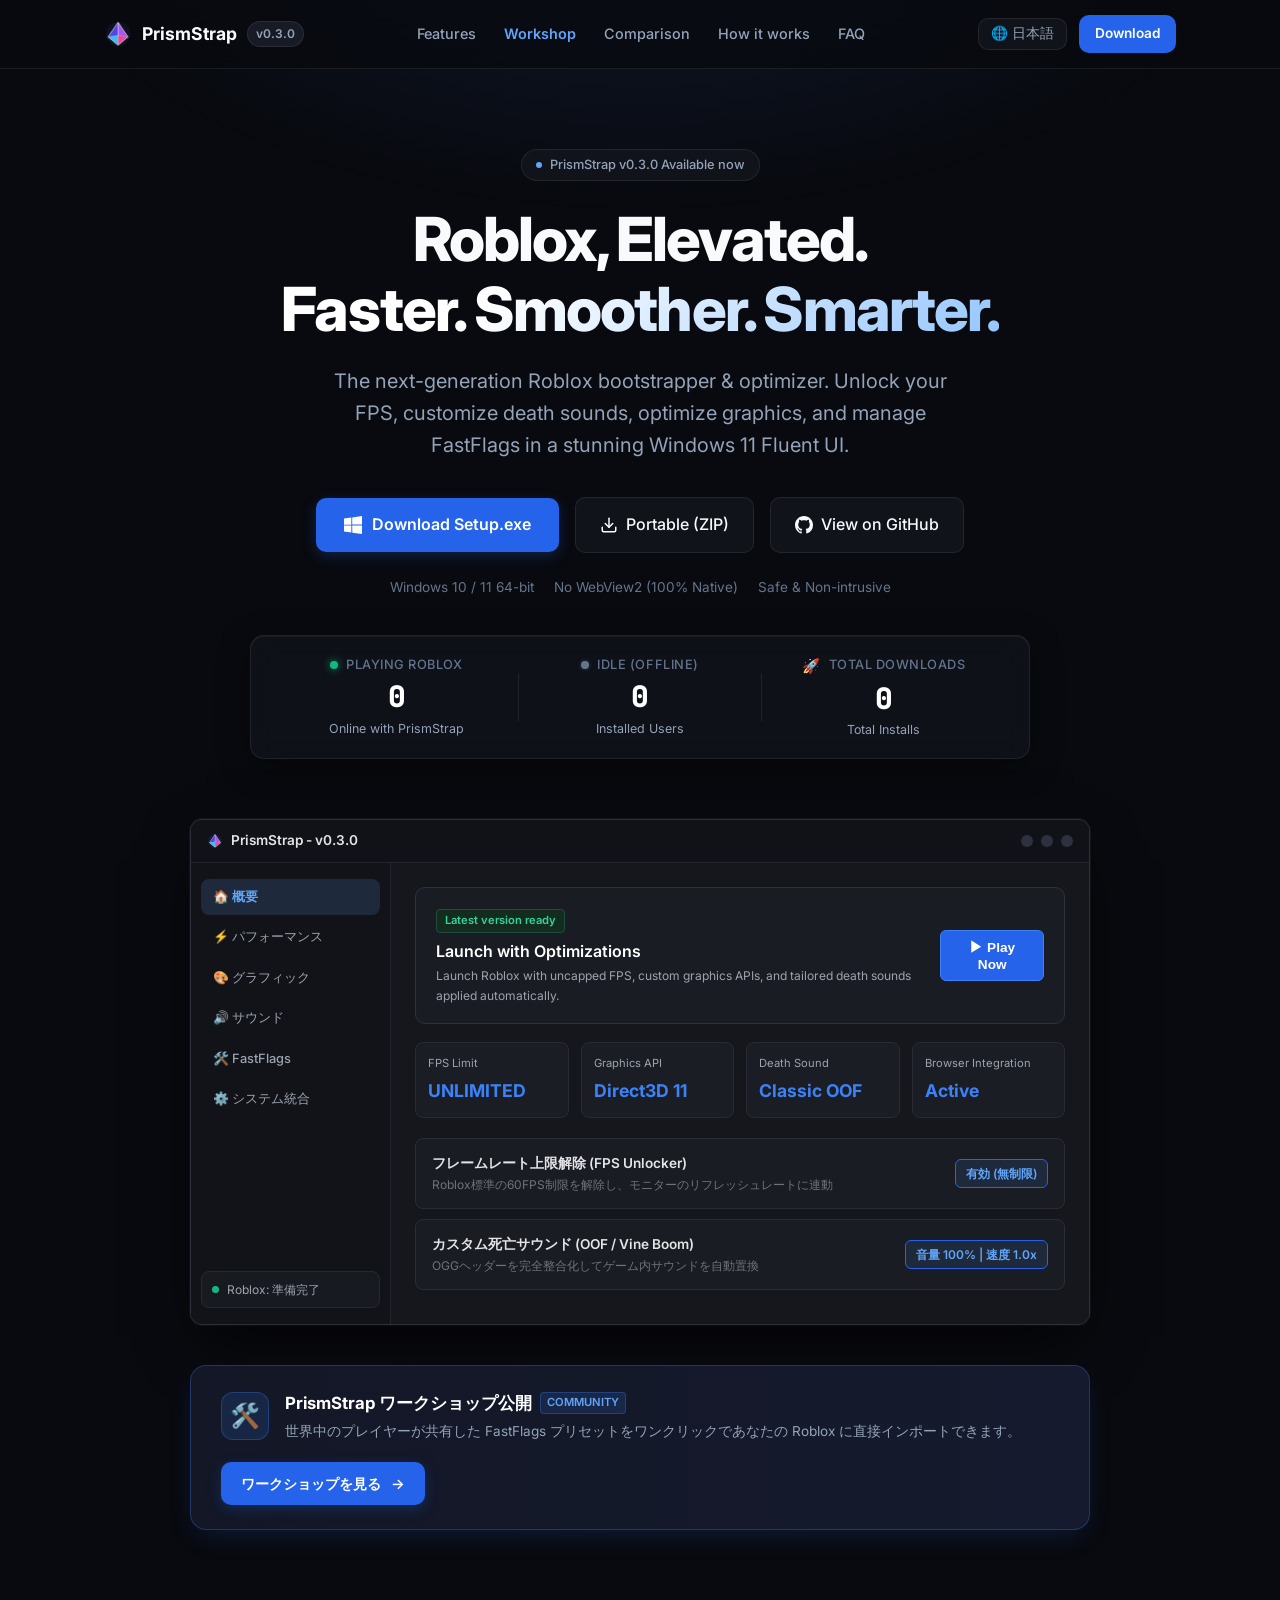
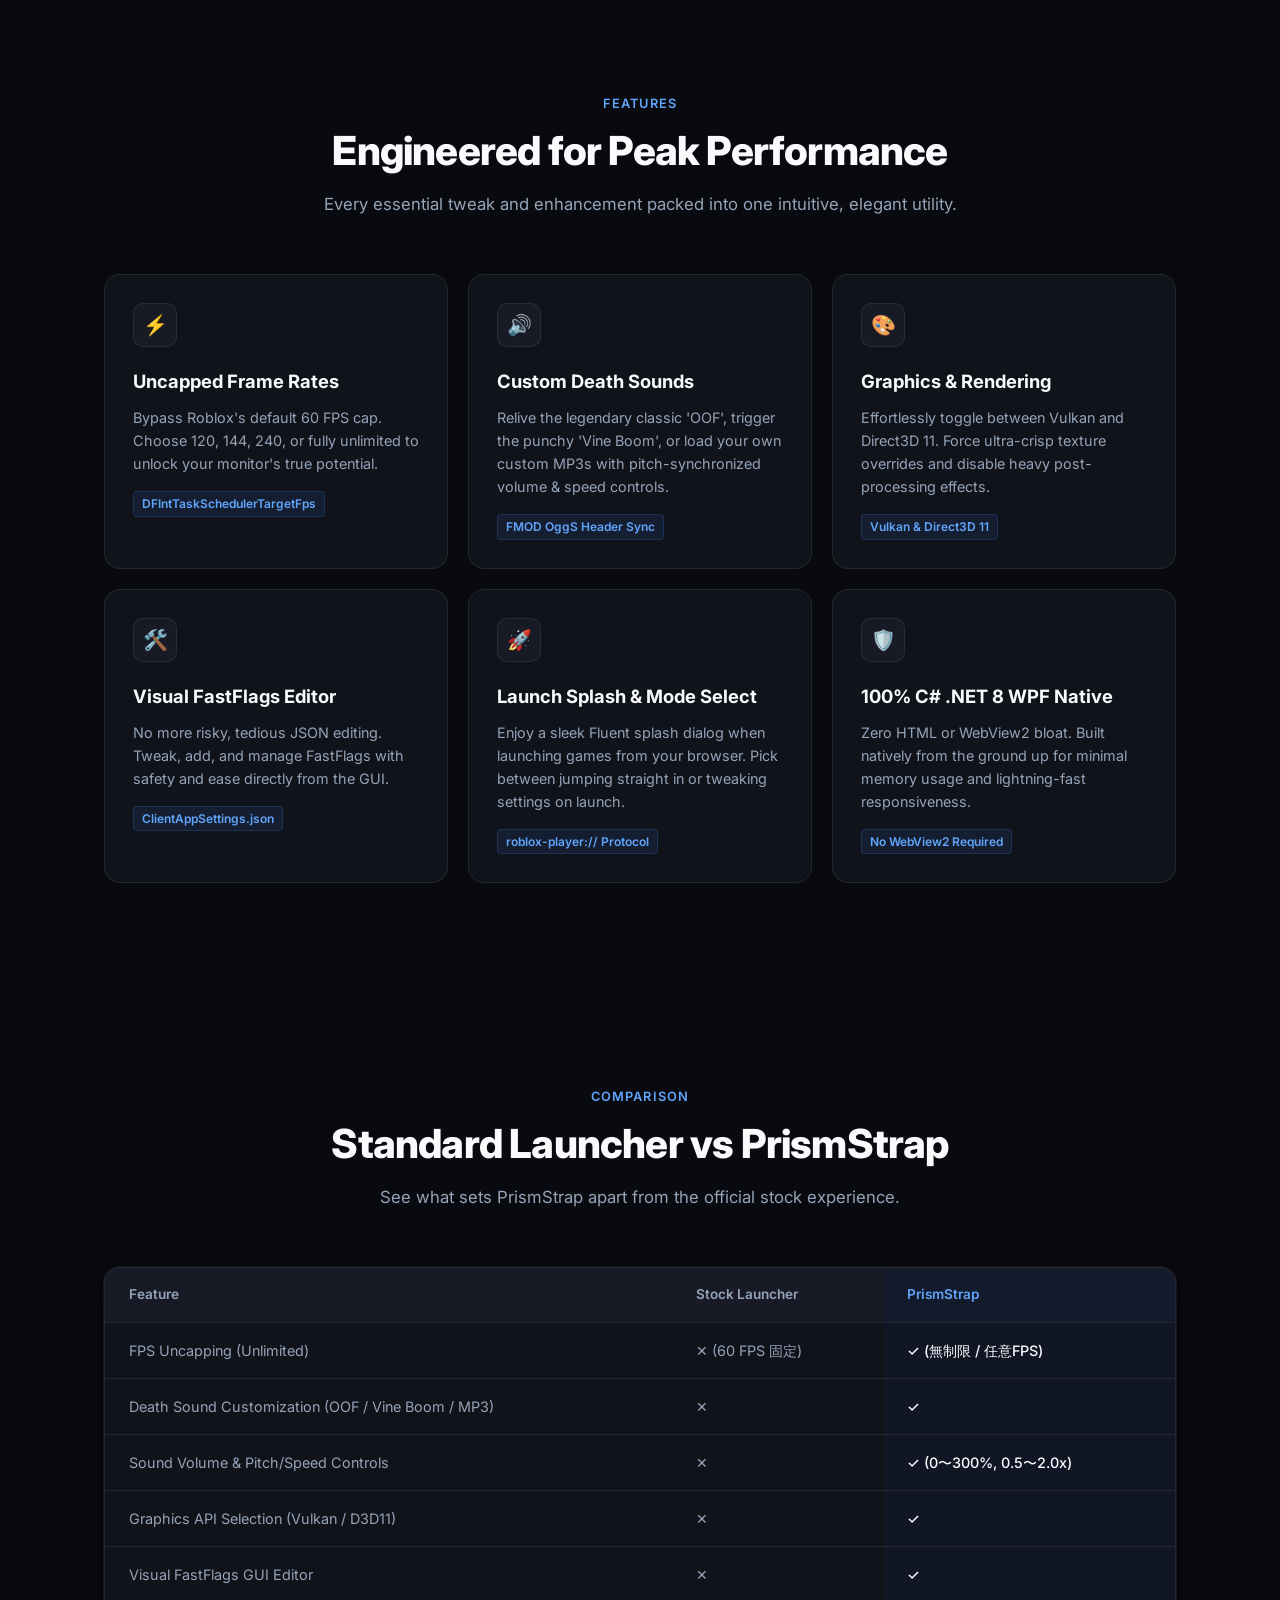
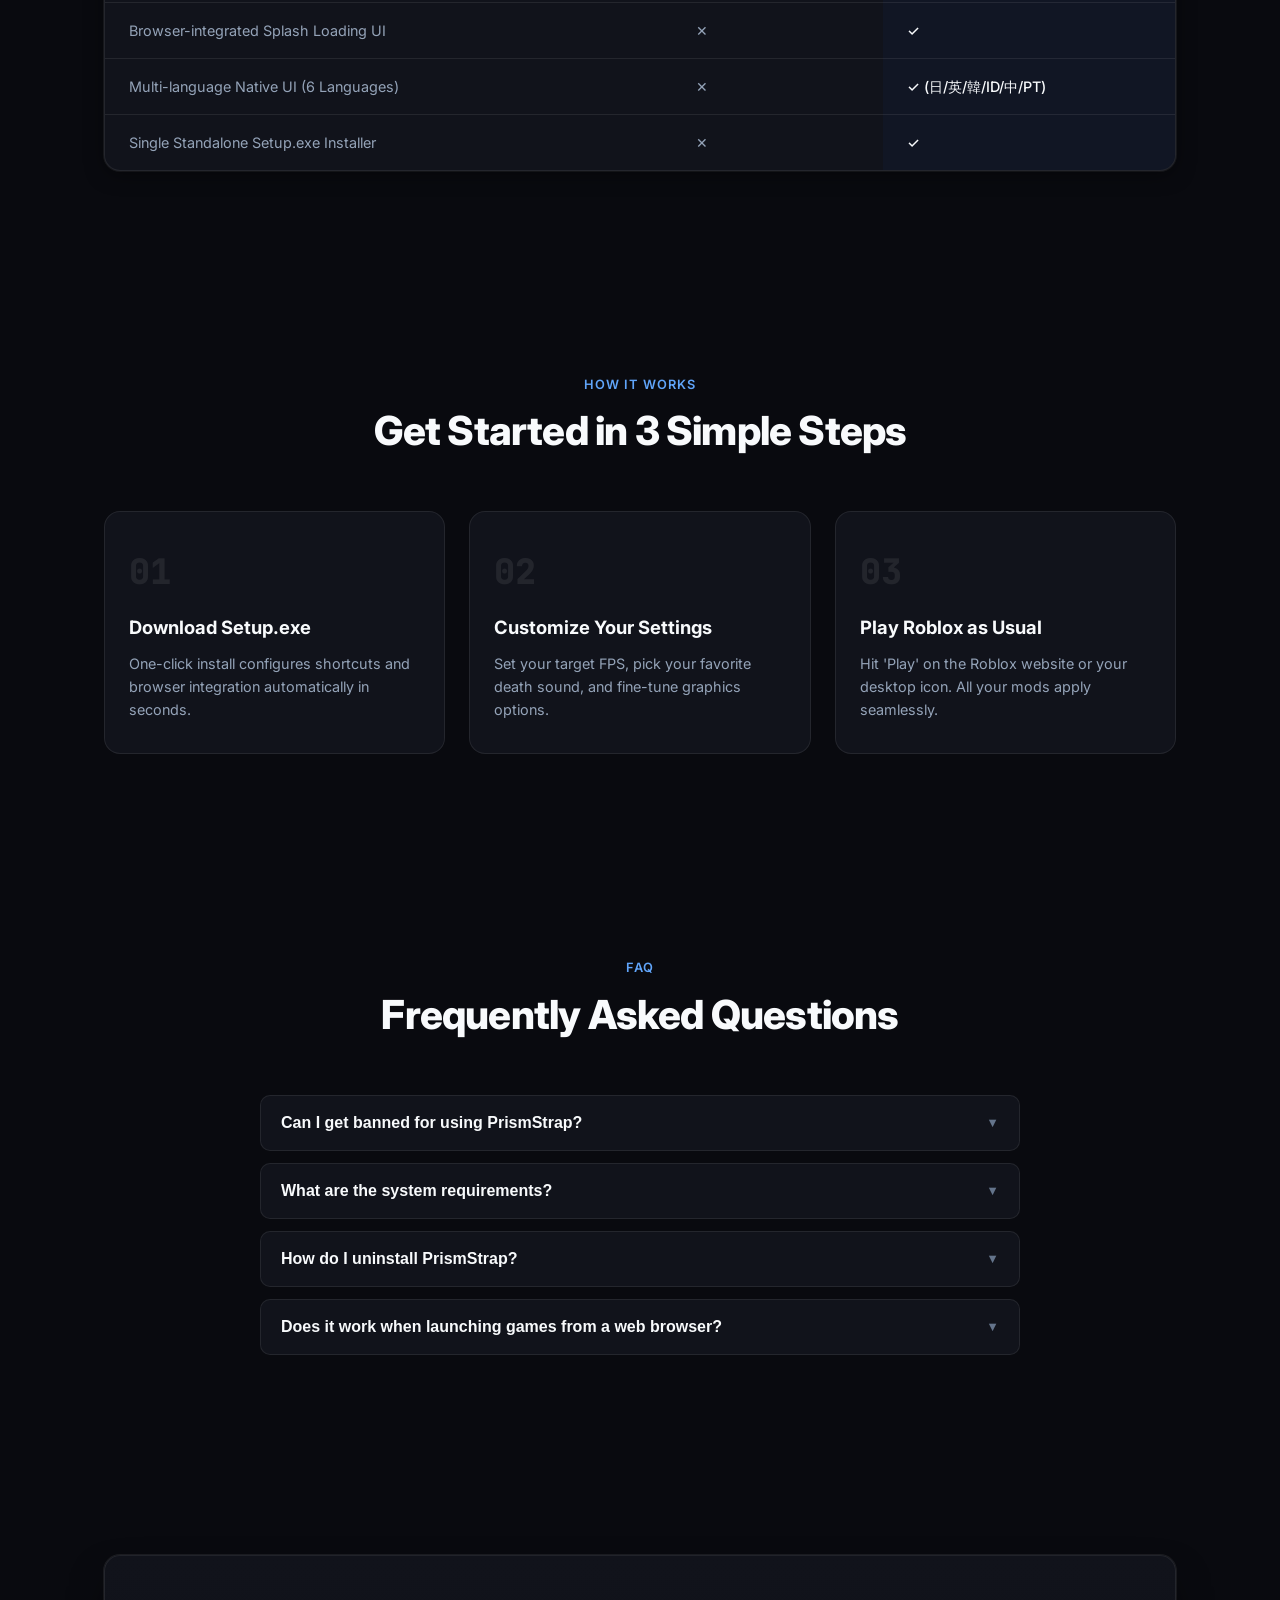
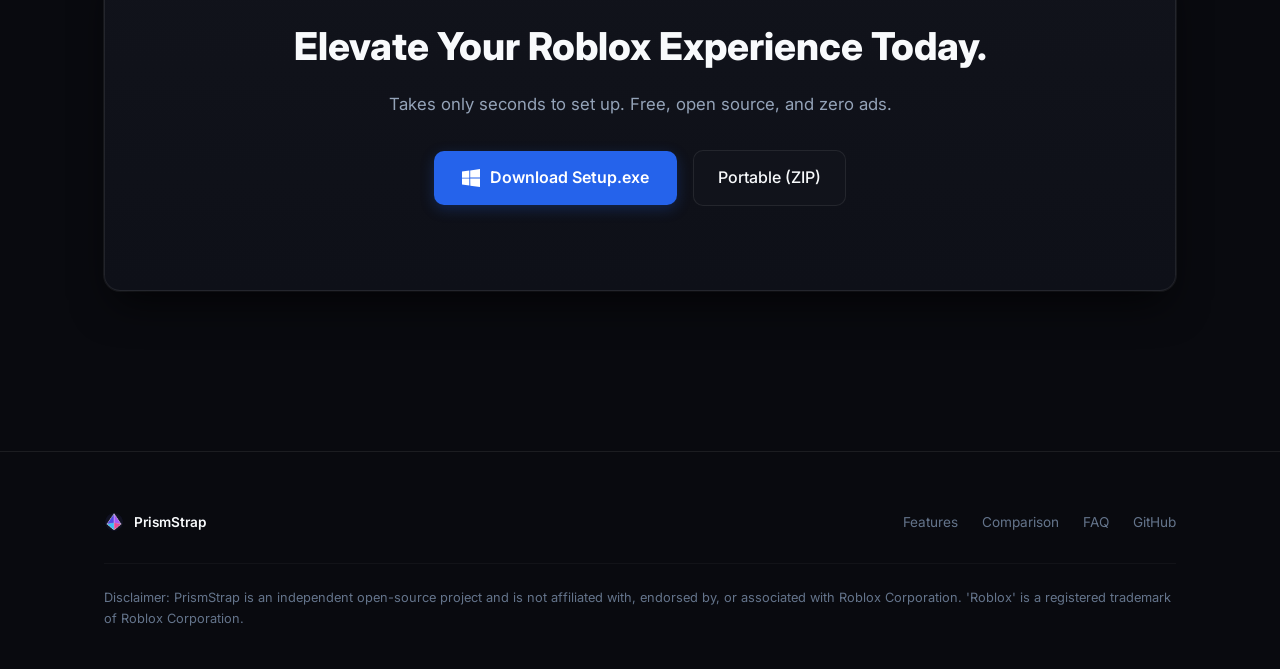
==== website/index.html @ 0ec8174c "feat: Initial release of PrismStrap v0.3.0 (WPF .NET 8, Custom Sounds, Appearance Mods, FastFlags Wo" ====
<!DOCTYPE html>
<html lang="ja">
<head>
  <meta charset="UTF-8">
  <meta name="viewport" content="width=device-width, initial-scale=1.0">
  <title>PrismStrap - 次世代のRobloxブートストラッパー &amp; 最適化ツール</title>
  <meta name="description" content="Robloxのための次世代ブートストラッパー。FPS上限解除、カスタム死亡サウンド、グラフィック最適化、FastFlagsエディターを美しいWindows 11 Fluent UIで。">
  <link rel="icon" type="image/png" href="assets/icon.png">
  <link rel="preconnect" href="https://fonts.googleapis.com">
  <link rel="preconnect" href="https://fonts.gstatic.com" crossorigin>
  <link href="https://fonts.googleapis.com/css2?family=Inter:wght@400;500;600;700;800&family=JetBrains+Mono:wght@500;700&display=swap" rel="stylesheet">
  <link rel="stylesheet" href="styles.css">
</head>
<body>

  <!-- Ambient Glow Effect -->
  <div class="bg-glow"></div>

  <!-- Navigation -->
  <nav class="navbar">
    <div class="container nav-container">
      <a href="#" class="nav-brand">
        <img src="assets/icon.png" alt="PrismStrap Logo" class="nav-logo">
        <span>PrismStrap</span>
        <span class="version-tag">v0.3.0</span>
      </a>

      <ul class="nav-links">
        <li><a href="#features" class="nav-link" data-i18n="navFeatures">機能</a></li>
        <li><a href="workshop.html" class="nav-link" style="color: #60A5FA; font-weight: 600;" data-i18n="navWorkshop">ワークショップ</a></li>
        <li><a href="#comparison" class="nav-link" data-i18n="navComparison">比較</a></li>
        <li><a href="#how-it-works" class="nav-link" data-i18n="navHow">導入方法</a></li>
        <li><a href="#faq" class="nav-link" data-i18n="navFaq">よくある質問</a></li>
      </ul>

      <div class="nav-actions">
        <button id="btnLang" class="btn-lang" title="Switch Language">🌐 English</button>
        <a href="https://drive.google.com/file/d/1yKjHtxr3Esd8iDOfhH24CCEhjtGY1K5l/view?usp=sharing" target="_blank" rel="noopener noreferrer" class="btn-download-sm" data-i18n="navDownload">ダウンロード</a>
      </div>
    </div>
  </nav>

  <!-- Hero Section -->
  <header class="hero">
    <div class="container">
      <div class="badge-announcement">
        <span class="badge-dot"></span>
        <span data-i18n="badgeAnnouncement">PrismStrap v0.3.0 正式リリース</span>
      </div>

      <h1 class="hero-title" data-i18n="heroTitle">
        Roblox を、もっと自由に。<br>
        <span class="text-gradient">美しく、軽快に。</span>
      </h1>

      <p class="hero-subtitle" data-i18n="heroSubtitle">
        次世代の Roblox ブートストラッパー &amp; 最適化ツール。FPS上限解除、カスタム死亡サウンド、グラフィック最適化、FastFlagsエディターを、美しい Windows 11 Fluent UI で。
      </p>

      <div class="hero-cta">
        <a href="https://drive.google.com/file/d/1yKjHtxr3Esd8iDOfhH24CCEhjtGY1K5l/view?usp=sharing" target="_blank" rel="noopener noreferrer" class="btn-primary">
          <svg width="18" height="18" viewBox="0 0 24 24" fill="currentColor"><path d="M0 3.449L9.75 2.1v9.451H0m10.949-9.602L24 0v11.4H10.949M0 12.6h9.75v9.451L0 20.699M10.949 12.6H24V24l-12.9-1.801"/></svg>
          <span data-i18n="btnDownloadSetup">Setup.exe をダウンロード</span>
        </a>

        <a href="https://drive.google.com/file/d/1tc1sxZgAKxJ4MS05pGtAU7nwJS4FbiuO/view?usp=sharing" target="_blank" rel="noopener noreferrer" class="btn-secondary">
          <svg width="18" height="18" viewBox="0 0 24 24" fill="none" stroke="currentColor" stroke-width="2" stroke-linecap="round" stroke-linejoin="round"><path d="M21 15v4a2 2 0 0 1-2 2H5a2 2 0 0 1-2-2v-4"/><polyline points="7 10 12 15 17 10"/><line x1="12" y1="15" x2="12" y2="3"/></svg>
          <span data-i18n="btnDownloadZip">ポータブル版 (ZIP)</span>
        </a>

        <a href="https://github.com" target="_blank" rel="noopener noreferrer" class="btn-secondary">
          <svg width="18" height="18" viewBox="0 0 24 24" fill="currentColor"><path d="M12 0C5.37 0 0 5.37 0 12c0 5.31 3.435 9.795 8.205 11.385.6.105.825-.255.825-.57 0-.285-.015-1.23-.015-2.235-3.015.555-3.795-.735-4.035-1.41-.135-.345-.72-1.41-1.23-1.695-.42-.225-1.02-.78-.015-.795.945-.015 1.62.87 1.845 1.23 1.08 1.815 2.805 1.305 3.495.99.105-.78.42-1.305.765-1.605-2.67-.3-5.46-1.335-5.46-5.925 0-1.305.465-2.385 1.23-3.225-.12-.3-.54-1.53.12-3.18 0 0 1.005-.315 3.3 1.23.96-.27 1.98-.405 3-.405s2.04.135 3 .405c2.295-1.56 3.3-1.23 3.3-1.23.66 1.65.24 2.88.12 3.18.765.84 1.23 1.905 1.23 3.225 0 4.605-2.805 5.625-5.475 5.925.435.375.81 1.095.81 2.22 0 1.605-.015 2.895-.015 3.3 0 .315.225.69.825.57A12.02 12.02 0 0024 12c0-6.63-5.37-12-12-12z"/></svg>
          <span data-i18n="btnGithub">GitHub で見る</span>
        </a>
      </div>

      <div class="hero-meta">
        <span data-i18n="metaReq">✓ Windows 10 / 11 64bit 対応</span>
        <span data-i18n="metaNoWebview">✓ WebView2 不要 (100% Native)</span>
        <span data-i18n="metaSafe">✓ クライアント改造なしで安全</span>
      </div>

      <!-- Live Player Activity & Download Stats -->
      <div class="live-stats-bar">
        <div class="live-stat-card">
          <div class="live-stat-header">
            <span class="pulse-indicator pulse-green"></span>
            <span data-i18n="statOnlinePlayers">Roblox プレイ中</span>
          </div>
          <div class="live-stat-value" id="liveOnlineCount">0</div>
          <div class="live-stat-sub" data-i18n="statOnlineSub">PrismStrap でオンライン</div>
        </div>

        <div class="live-stat-divider"></div>

        <div class="live-stat-card">
          <div class="live-stat-header">
            <span class="pulse-indicator pulse-gray"></span>
            <span data-i18n="statOfflinePlayers">待機中 (オフライン)</span>
          </div>
          <div class="live-stat-value" id="liveOfflineCount">0</div>
          <div class="live-stat-sub" data-i18n="statOfflineSub">インストール済みユーザー</div>
        </div>

        <div class="live-stat-divider"></div>

        <div class="live-stat-card">
          <div class="live-stat-header">
            <span style="font-size: 0.9rem;">🚀</span>
            <span data-i18n="statDownloads">総ダウンロード数</span>
          </div>
          <div class="live-stat-value" id="liveDownloadCount">0</div>
          <div class="live-stat-sub" data-i18n="statDownloadSub">累計インストール</div>
        </div>
      </div>

      <!-- App Window Mockup -->
      <div class="app-preview-container">
        <div class="app-window">
          <!-- Title Bar -->
          <div class="window-titlebar">
            <div class="window-title">
              <img src="assets/icon.png" width="16" height="16" alt="Icon">
              <span>PrismStrap - v0.3.0</span>
            </div>
            <div class="window-controls">
              <div class="control-btn"></div>
              <div class="control-btn"></div>
              <div class="control-btn"></div>
            </div>
          </div>

          <!-- Window Content -->
          <div class="window-body">
            <!-- Sidebar -->
            <div class="mock-sidebar">
              <div class="sidebar-nav">
                <div class="nav-item active">🏠 概要</div>
                <div class="nav-item">⚡ パフォーマンス</div>
                <div class="nav-item">🎨 グラフィック</div>
                <div class="nav-item">🔊 サウンド</div>
                <div class="nav-item">🛠️ FastFlags</div>
                <div class="nav-item">⚙️ システム統合</div>
              </div>
              <div class="sidebar-status">
                <div class="status-indicator"></div>
                <span>Roblox: 準備完了</span>
              </div>
            </div>

            <!-- Main Panel -->
            <div class="mock-main">
              <!-- Banner -->
              <div class="mock-hero-banner">
                <div>
                  <span class="banner-badge" data-i18n="previewReadyBadge">最新バージョン利用可能</span>
                  <div class="banner-title" data-i18n="previewHeroTitle">最適化設定を適用して起動</div>
                  <div class="banner-desc" data-i18n="previewHeroDesc">FPS上限解除や指定したグラフィックス設定・死亡サウンドを反映した状態でRobloxを立ち上げます。</div>
                </div>
                <button class="mock-btn-launch" data-i18n="previewBtnPlay">▶ 今すぐプレイ</button>
              </div>

              <!-- 4 Metrics -->
              <div class="mock-metrics">
                <div class="metric-card">
                  <div class="metric-label" data-i18n="previewStatFps">FPS上限</div>
                  <div class="metric-val">UNLIMITED</div>
                </div>
                <div class="metric-card">
                  <div class="metric-label" data-i18n="previewStatGfx">グラフィックAPI</div>
                  <div class="metric-val">Direct3D 11</div>
                </div>
                <div class="metric-card">
                  <div class="metric-label" data-i18n="previewStatSound">死亡サウンド</div>
                  <div class="metric-val">Classic OOF</div>
                </div>
                <div class="metric-card">
                  <div class="metric-label" data-i18n="previewStatProtocol">ブラウザ連携</div>
                  <div class="metric-val">Active</div>
                </div>
              </div>

              <!-- Settings Rows -->
              <div class="mock-settings-row">
                <div>
                  <div class="setting-title">フレームレート上限解除 (FPS Unlocker)</div>
                  <div class="setting-desc">Roblox標準の60FPS制限を解除し、モニターのリフレッシュレートに連動</div>
                </div>
                <span class="mock-badge-active">有効 (無制限)</span>
              </div>

              <div class="mock-settings-row">
                <div>
                  <div class="setting-title">カスタム死亡サウンド (OOF / Vine Boom)</div>
                  <div class="setting-desc">OGGヘッダーを完全整合化してゲーム内サウンドを自動置換</div>
                </div>
                <span class="mock-badge-active">音量 100% | 速度 1.0x</span>
              </div>
            </div>
          </div>
        </div>
      <!-- Workshop Showcase Banner -->
      <div style="margin-top: 40px; background: linear-gradient(90deg, #131726 0%, #151A2E 100%); border: 1px solid rgba(59, 130, 246, 0.3); border-radius: var(--radius-lg); padding: 24px 30px; display: flex; align-items: center; justify-content: space-between; flex-wrap: wrap; gap: 20px; box-shadow: 0 10px 30px -10px rgba(37, 99, 235, 0.25);">
        <div style="display: flex; align-items: center; gap: 16px; text-align: left;">
          <div style="width: 48px; height: 48px; border-radius: 12px; background: rgba(59, 130, 246, 0.15); border: 1px solid rgba(59, 130, 246, 0.3); display: flex; align-items: center; justify-content: center; font-size: 1.5rem;">
            🛠️
          </div>
          <div>
            <div style="display: flex; align-items: center; gap: 8px; margin-bottom: 4px;">
              <span style="font-size: 1.05rem; font-weight: 700; color: #FFFFFF;">PrismStrap ワークショップ公開</span>
              <span style="font-size: 0.7rem; font-weight: 600; color: #60A5FA; background: rgba(59, 130, 246, 0.15); border: 1px solid rgba(59, 130, 246, 0.3); padding: 1px 6px; border-radius: 4px;">COMMUNITY</span>
            </div>
            <p style="font-size: 0.85rem; color: #94A3B8; margin: 0;">世界中のプレイヤーが共有した FastFlags プリセットをワンクリックであなたの Roblox に直接インポートできます。</p>
          </div>
        </div>

        <a href="workshop.html" class="btn-primary" style="padding: 10px 20px; font-size: 0.9rem;">
          <span>ワークショップを見る</span>
          <span>→</span>
        </a>
      </div>
    </div>
  </header>

  <!-- Features Section -->
  <section id="features" class="section">
    <div class="container">
      <div class="section-header">
        <span class="section-tag" data-i18n="secFeaturesTag">FEATURES</span>
        <h2 class="section-title" data-i18n="secFeaturesTitle">ゲームプレイを別次元へ引き上げる機能群</h2>
        <p class="section-desc" data-i18n="secFeaturesDesc">必要なすべての最適化を、ひとつの直感的で洗練されたアプリに凝縮。</p>
      </div>

      <div class="bento-grid">
        <!-- 1. FPS Unlocker -->
        <div class="bento-card">
          <div class="card-icon-wrap">⚡</div>
          <h3 class="card-title" data-i18n="featFpsTitle">FPS 上限解除 (Unlocker)</h3>
          <p class="card-desc" data-i18n="featFpsDesc">Robloxの標準60FPS制限を完全解除。120/144/240FPSや無制限に対応し、高リフレッシュレートモニターの性能を100%発揮します。</p>
          <span class="card-tag">DFIntTaskSchedulerTargetFps</span>
        </div>

        <!-- 2. Custom Death Sounds -->
        <div class="bento-card">
          <div class="card-icon-wrap">🔊</div>
          <h3 class="card-title" data-i18n="featSoundTitle">カスタム死亡時サウンド</h3>
          <p class="card-desc" data-i18n="featSoundDesc">伝説の元祖「OOF」音、迫力の「Vine Boom」、お好みの「カスタムMP3」を自由に設定。再生音量やピッチ連動速度も自在に調整可能。</p>
          <span class="card-tag">FMOD OggS Header Sync</span>
        </div>

        <!-- 3. Graphics & Rendering -->
        <div class="bento-card">
          <div class="card-icon-wrap">🎨</div>
          <h3 class="card-title" data-i18n="featGfxTitle">グラフィック &amp; レンダリング</h3>
          <p class="card-desc" data-i18n="featGfxDesc">Direct3D 11 や Vulkan をワンクリック選択。高解像度テクスチャの強制適用や不要なポストエフェクトの削減で軽快な描画を実現。</p>
          <span class="card-tag">Vulkan &amp; Direct3D 11</span>
        </div>

        <!-- 4. Visual FastFlags -->
        <div class="bento-card">
          <div class="card-icon-wrap">🛠️</div>
          <h3 class="card-title" data-i18n="featFlagsTitle">ビジュアル FastFlags エディター</h3>
          <p class="card-desc" data-i18n="featFlagsDesc">危険で面倒な JSON 手動編集は不要。安全な GUI からフラグの追加・変更・削除をリアルタイムに行えます。</p>
          <span class="card-tag">ClientAppSettings.json</span>
        </div>

        <!-- 5. Launch Splash & Mode Select -->
        <div class="bento-card">
          <div class="card-icon-wrap">🚀</div>
          <h3 class="card-title" data-i18n="featLaunchTitle">洗練されたロードUI &amp; モード選択</h3>
          <p class="card-desc" data-i18n="featLaunchDesc">ブラウザからの起動時も美しいスプラッシュダイアログを表示。起動時に「Robloxをプレイ」か「設定を開く」かを素早く選べます。</p>
          <span class="card-tag">roblox-player:// Protocol</span>
        </div>

        <!-- 6. 100% Native WPF -->
        <div class="bento-card">
          <div class="card-icon-wrap">🛡️</div>
          <h3 class="card-title" data-i18n="featNativeTitle">100% C# .NET 8 WPF ネイティブ</h3>
          <p class="card-desc" data-i18n="featNativeDesc">HTML/WebView2/ブラウザ依存を一切排除。純粋なネイティブコードでビルドされ、極めて軽量かつ超高速に応答します。</p>
          <span class="card-tag">No WebView2 Required</span>
        </div>
      </div>
    </div>
  </section>

  <!-- Comparison Section -->
  <section id="comparison" class="section">
    <div class="container">
      <div class="section-header">
        <span class="section-tag" data-i18n="secCompTag">COMPARISON</span>
        <h2 class="section-title" data-i18n="secCompTitle">標準ランチャーとの違い</h2>
        <p class="section-desc" data-i18n="secCompDesc">標準のRobloxランチャーでは味わえない、究極のカスタマイズ性と快適性。</p>
      </div>

      <div class="comparison-wrap">
        <table class="comparison-table">
          <thead>
            <tr>
              <th data-i18n="compColFeature">機能 / 項目</th>
              <th data-i18n="compColStandard">標準ランチャー</th>
              <th class="col-highlight" data-i18n="compColPrism">PrismStrap</th>
            </tr>
          </thead>
          <tbody>
            <tr>
              <td data-i18n="compRow1">FPS 制限解除 (無制限)</td>
              <td class="cross">✕ (60 FPS 固定)</td>
              <td class="col-highlight check">✓ (無制限 / 任意FPS)</td>
            </tr>
            <tr>
              <td data-i18n="compRow2">死亡サウンド変更 (OOF/Vine Boom/MP3)</td>
              <td class="cross">✕</td>
              <td class="col-highlight check">✓</td>
            </tr>
            <tr>
              <td data-i18n="compRow3">サウンドの音量・再生速度調整</td>
              <td class="cross">✕</td>
              <td class="col-highlight check">✓ (0〜300%, 0.5〜2.0x)</td>
            </tr>
            <tr>
              <td data-i18n="compRow4">グラフィック API 選択 (Vulkan/D3D11)</td>
              <td class="cross">✕</td>
              <td class="col-highlight check">✓</td>
            </tr>
            <tr>
              <td data-i18n="compRow5">FastFlags ビジュアル編集</td>
              <td class="cross">✕</td>
              <td class="col-highlight check">✓</td>
            </tr>
            <tr>
              <td data-i18n="compRow6">ブラウザ連携スプラッシュロードUI</td>
              <td class="cross">✕</td>
              <td class="col-highlight check">✓</td>
            </tr>
            <tr>
              <td data-i18n="compRow7">多言語ネイティブUI (6言語)</td>
              <td class="cross">✕</td>
              <td class="col-highlight check">✓ (日/英/韓/ID/中/PT)</td>
            </tr>
            <tr>
              <td data-i18n="compRow8">単一スタンドアロン Setup.exe</td>
              <td class="cross">✕</td>
              <td class="col-highlight check">✓</td>
            </tr>
          </tbody>
        </table>
      </div>
    </div>
  </section>

  <!-- How It Works Section -->
  <section id="how-it-works" class="section">
    <div class="container">
      <div class="section-header">
        <span class="section-tag" data-i18n="secStepsTag">HOW IT WORKS</span>
        <h2 class="section-title" data-i18n="secStepsTitle">導入はわずか3ステップ</h2>
      </div>

      <div class="steps-grid">
        <div class="step-card">
          <div class="step-num">01</div>
          <h3 class="step-title" data-i18n="step1Title">Setup.exe をダウンロード</h3>
          <p class="step-desc" data-i18n="step1Desc">ワンクリックでインストールが完了。ショートカットやブラウザ連携も自動で構成されます。</p>
        </div>

        <div class="step-card">
          <div class="step-num">02</div>
          <h3 class="step-title" data-i18n="step2Title">好みに合わせて最適化を設定</h3>
          <p class="step-desc" data-i18n="step2Desc">FPS上限や死亡サウンド、グラフィック設定をお好みに合わせてカスタマイズ。</p>
        </div>

        <div class="step-card">
          <div class="step-num">03</div>
          <h3 class="step-title" data-i18n="step3Title">いつも通り Roblox をプレイ</h3>
          <p class="step-desc" data-i18n="step3Desc">ブラウザやデスクトップからゲームを起動するだけで、すべての最適化が自動適用されます。</p>
        </div>
      </div>
    </div>
  </section>

  <!-- FAQ Section -->
  <section id="faq" class="section">
    <div class="container">
      <div class="section-header">
        <span class="section-tag" data-i18n="secFaqTag">FAQ</span>
        <h2 class="section-title" data-i18n="secFaqTitle">よくある質問</h2>
      </div>

      <div class="faq-wrap">
        <div class="faq-item">
          <button class="faq-question">
            <span data-i18n="faq1Q">PrismStrap を使用してアカウントが BAN される心配はありますか？</span>
            <span class="faq-arrow">▼</span>
          </button>
          <div class="faq-answer">
            <p data-i18n="faq1A">心配ありません。PrismStrap はゲームのメモリ改変やチート行為を一切行いません。Roblox公式が提供している ClientSettings (FastFlags) やオーディオアセットの安全な構成のみを行うため、規約に違反せず安全にご利用いただけます。</p>
          </div>
        </div>

        <div class="faq-item">
          <button class="faq-question">
            <span data-i18n="faq2Q">動作に必要な環境やシステム要件は？</span>
            <span class="faq-arrow">▼</span>
          </button>
          <div class="faq-answer">
            <p data-i18n="faq2A">Windows 10 / 11 (64bit) に対応しています。.NET 8 ランタイム環境で動作し、WebView2 などの重い外部コンポーネントは不要です。</p>
          </div>
        </div>

        <div class="faq-item">
          <button class="faq-question">
            <span data-i18n="faq3Q">アンインストールはどのように行いますか？</span>
            <span class="faq-arrow">▼</span>
          </button>
          <div class="faq-answer">
            <p data-i18n="faq3A">Windows の「設定」>「アプリ」>「インストールされているアプリ」から、通常のアプリと同様にワンクリックで完全にアンインストール可能です。</p>
          </div>
        </div>

        <div class="faq-item">
          <button class="faq-question">
            <span data-i18n="faq4Q">ブラウザからRobloxを起動した時も適用されますか？</span>
            <span class="faq-arrow">▼</span>
          </button>
          <div class="faq-answer">
            <p data-i18n="faq4A">はい！インストーラーで「ブラウザ連携」を有効にしておくことで、RobloxのWebサイト上の「Play」ボタンをクリックした際も PrismStrap が自動起動し、すべての最適化が反映されます。</p>
          </div>
        </div>
      </div>
    </div>
  </section>

  <!-- Final CTA Section -->
  <section id="download" class="section">
    <div class="container">
      <div class="cta-banner">
        <h2 class="cta-title" data-i18n="ctaTitle">今すぐ、最高の Roblox 体験を。</h2>
        <p class="cta-desc" data-i18n="ctaDesc">セットアップは数秒。完全に無料で、広告もありません。</p>
        
        <div class="hero-cta">
          <a href="https://drive.google.com/file/d/1yKjHtxr3Esd8iDOfhH24CCEhjtGY1K5l/view?usp=sharing" target="_blank" rel="noopener noreferrer" class="btn-primary">
            <svg width="18" height="18" viewBox="0 0 24 24" fill="currentColor"><path d="M0 3.449L9.75 2.1v9.451H0m10.949-9.602L24 0v11.4H10.949M0 12.6h9.75v9.451L0 20.699M10.949 12.6H24V24l-12.9-1.801"/></svg>
            <span data-i18n="btnDownloadSetup">Setup.exe をダウンロード</span>
          </a>
          <a href="https://drive.google.com/file/d/1tc1sxZgAKxJ4MS05pGtAU7nwJS4FbiuO/view?usp=sharing" target="_blank" rel="noopener noreferrer" class="btn-secondary">
            <span data-i18n="btnDownloadZip">ポータブル版 (ZIP)</span>
          </a>
        </div>
      </div>
    </div>
  </section>

  <!-- Footer -->
  <footer class="footer">
    <div class="container">
      <div class="footer-top">
        <div class="footer-brand">
          <img src="assets/icon.png" width="20" height="20" alt="Logo">
          <span>PrismStrap</span>
        </div>
        <div class="footer-links">
          <a href="#features" class="footer-link" data-i18n="navFeatures">機能</a>
          <a href="#comparison" class="footer-link" data-i18n="navComparison">比較</a>
          <a href="#faq" class="footer-link" data-i18n="navFaq">FAQ</a>
          <a href="https://github.com" target="_blank" rel="noopener noreferrer" class="footer-link">GitHub</a>
        </div>
      </div>
      <div class="footer-disclaimer" data-i18n="footerDisclaimer">
        免責事項: PrismStrap は独立したオープンソースプロジェクトであり、Roblox Corporation との提携、承認、関連付けは一切ありません。「Roblox」は Roblox Corporation の登録商標です。
      </div>
    </div>
  </footer>

  <script src="script.js"></script>
</body>
</html>
---- website/styles.css ----
/* ==========================================================================
   PrismStrap Official Website - Modern Minimalist Dark Theme
   ========================================================================== */

:root {
  --bg-base: #090A0F;
  --bg-surface: #11131B;
  --bg-surface-elevated: #181A26;
  --bg-surface-hover: #202332;
  --border-subtle: rgba(255, 255, 255, 0.08);
  --border-strong: rgba(255, 255, 255, 0.16);
  --border-accent: rgba(59, 130, 246, 0.4);
  
  --text-primary: #F8FAFC;
  --text-secondary: #94A3B8;
  --text-muted: #64748B;
  
  --accent-primary: #2563EB;
  --accent-hover: #1D4ED8;
  --accent-light: #60A5FA;
  --accent-glow: rgba(37, 99, 235, 0.25);
  
  --success: #10B981;
  --success-bg: rgba(16, 185, 129, 0.1);
  --success-border: rgba(16, 185, 129, 0.25);

  --font-sans: 'Inter', -apple-system, BlinkMacSystemFont, "Segoe UI", Roboto, Helvetica, Arial, sans-serif;
  --font-mono: 'JetBrains Mono', Consolas, SFMono-Regular, Menlo, monospace;

  --radius-sm: 6px;
  --radius-md: 10px;
  --radius-lg: 16px;
  --radius-full: 9999px;

  --shadow-card: 0 4px 20px -2px rgba(0, 0, 0, 0.5), 0 0 0 1px var(--border-subtle);
  --shadow-elevated: 0 20px 40px -10px rgba(0, 0, 0, 0.7), 0 0 0 1px var(--border-subtle);
}

* {
  margin: 0;
  padding: 0;
  box-sizing: border-box;
}

html {
  font-family: var(--font-sans);
  background-color: var(--bg-base);
  color: var(--text-primary);
  scroll-behavior: smooth;
  -webkit-font-smoothing: antialiased;
}

body {
  overflow-x: hidden;
  line-height: 1.6;
}

/* Background Subtle Gradient */
.bg-glow {
  position: fixed;
  top: 0;
  left: 50%;
  transform: translateX(-50%);
  width: 100vw;
  height: 600px;
  background: radial-gradient(ellipse 70% 450px at 50% -100px, rgba(59, 130, 246, 0.12), transparent 70%);
  pointer-events: none;
  z-index: -1;
}

/* Container */
.container {
  width: 100%;
  max-width: 1120px;
  margin: 0 auto;
  padding: 0 24px;
}

/* --------------------------------------------------------------------------
   Navigation
   -------------------------------------------------------------------------- */
.navbar {
  position: sticky;
  top: 0;
  width: 100%;
  z-index: 100;
  background: rgba(9, 10, 15, 0.75);
  backdrop-filter: blur(16px);
  -webkit-backdrop-filter: blur(16px);
  border-bottom: 1px solid var(--border-subtle);
  transition: border-color 0.2s ease;
}

.nav-container {
  display: flex;
  align-items: center;
  justify-content: space-between;
  height: 68px;
}

.nav-brand {
  display: flex;
  align-items: center;
  gap: 10px;
  text-decoration: none;
  color: var(--text-primary);
  font-weight: 700;
  font-size: 1.1rem;
}

.nav-logo {
  width: 28px;
  height: 28px;
  border-radius: 6px;
}

.version-tag {
  font-size: 0.75rem;
  font-weight: 600;
  color: var(--text-secondary);
  background: var(--bg-surface-elevated);
  border: 1px solid var(--border-subtle);
  padding: 2px 8px;
  border-radius: var(--radius-full);
}

.nav-links {
  display: flex;
  align-items: center;
  gap: 28px;
  list-style: none;
}

.nav-link {
  color: var(--text-secondary);
  text-decoration: none;
  font-size: 0.9rem;
  font-weight: 500;
  transition: color 0.2s ease;
}

.nav-link:hover {
  color: var(--text-primary);
}

.nav-actions {
  display: flex;
  align-items: center;
  gap: 12px;
}

.btn-lang {
  display: flex;
  align-items: center;
  gap: 6px;
  background: var(--bg-surface);
  border: 1px solid var(--border-subtle);
  color: var(--text-secondary);
  padding: 6px 12px;
  border-radius: var(--radius-md);
  font-size: 0.85rem;
  font-weight: 500;
  cursor: pointer;
  transition: all 0.2s ease;
}

.btn-lang:hover {
  background: var(--bg-surface-hover);
  color: var(--text-primary);
  border-color: var(--border-strong);
}

.btn-download-sm {
  background: var(--accent-primary);
  color: #ffffff;
  padding: 8px 16px;
  border-radius: var(--radius-md);
  text-decoration: none;
  font-size: 0.85rem;
  font-weight: 600;
  transition: background 0.2s ease, transform 0.1s ease;
}

.btn-download-sm:hover {
  background: var(--accent-hover);
}

/* --------------------------------------------------------------------------
   Hero Section
   -------------------------------------------------------------------------- */
.hero {
  padding: 80px 0 60px;
  text-align: center;
}

.badge-announcement {
  display: inline-flex;
  align-items: center;
  gap: 8px;
  background: var(--bg-surface);
  border: 1px solid var(--border-subtle);
  padding: 5px 14px;
  border-radius: var(--radius-full);
  font-size: 0.8rem;
  font-weight: 500;
  color: var(--text-secondary);
  margin-bottom: 24px;
  transition: border-color 0.2s ease;
}

.badge-announcement:hover {
  border-color: var(--border-strong);
}

.badge-dot {
  width: 6px;
  height: 6px;
  border-radius: 50%;
  background: var(--accent-light);
}

.hero-title {
  font-size: clamp(2.4rem, 5vw, 3.8rem);
  font-weight: 800;
  letter-spacing: -0.03em;
  line-height: 1.15;
  margin-bottom: 20px;
}

.text-gradient {
  background: linear-gradient(135deg, #FFFFFF 30%, #93C5FD 100%);
  -webkit-background-clip: text;
  -webkit-text-fill-color: transparent;
}

.hero-subtitle {
  font-size: clamp(1.05rem, 2vw, 1.25rem);
  color: var(--text-secondary);
  max-width: 640px;
  margin: 0 auto 36px;
  line-height: 1.6;
}

.hero-cta {
  display: flex;
  align-items: center;
  justify-content: center;
  gap: 16px;
  flex-wrap: wrap;
  margin-bottom: 24px;
}

.btn-primary {
  display: inline-flex;
  align-items: center;
  gap: 10px;
  background: var(--accent-primary);
  color: #ffffff;
  padding: 14px 28px;
  border-radius: var(--radius-md);
  text-decoration: none;
  font-size: 1rem;
  font-weight: 600;
  box-shadow: 0 4px 14px var(--accent-glow);
  transition: all 0.2s ease;
}

.btn-primary:hover {
  background: var(--accent-hover);
  transform: translateY(-1px);
  box-shadow: 0 6px 20px rgba(37, 99, 235, 0.4);
}

.btn-secondary {
  display: inline-flex;
  align-items: center;
  gap: 8px;
  background: var(--bg-surface);
  color: var(--text-primary);
  border: 1px solid var(--border-subtle);
  padding: 14px 24px;
  border-radius: var(--radius-md);
  text-decoration: none;
  font-size: 1rem;
  font-weight: 500;
  transition: all 0.2s ease;
}

.btn-secondary:hover {
  background: var(--bg-surface-hover);
  border-color: var(--border-strong);
}

.hero-meta {
  display: flex;
  align-items: center;
  justify-content: center;
  gap: 20px;
  font-size: 0.85rem;
  color: var(--text-muted);
}

.hero-meta span {
  display: flex;
  align-items: center;
  gap: 6px;
}

/* --------------------------------------------------------------------------
   App Window Mockup (Faithful Native WPF representation)
   -------------------------------------------------------------------------- */
.app-preview-container {
  margin: 60px auto 0;
  max-width: 900px;
  perspective: 1000px;
}

.app-window {
  background: #16171D;
  border-radius: 12px;
  border: 1px solid #2D303B;
  box-shadow: 0 25px 60px -15px rgba(0, 0, 0, 0.8), 0 0 0 1px rgba(255, 255, 255, 0.05);
  overflow: hidden;
  text-align: left;
}

/* Title Bar */
.window-titlebar {
  display: flex;
  align-items: center;
  justify-content: space-between;
  padding: 10px 16px;
  background: #111217;
  border-bottom: 1px solid #23252E;
}

.window-title {
  display: flex;
  align-items: center;
  gap: 8px;
  font-size: 0.85rem;
  font-weight: 600;
  color: #E4E4E7;
}

.window-controls {
  display: flex;
  align-items: center;
  gap: 8px;
}

.control-btn {
  width: 12px;
  height: 12px;
  border-radius: 50%;
  background: #2E313D;
}

/* Window Content (Sidebar + Main) */
.window-body {
  display: grid;
  grid-template-columns: 200px 1fr;
  min-height: 440px;
}

.mock-sidebar {
  background: #121319;
  border-right: 1px solid #23252E;
  padding: 16px 10px;
  display: flex;
  flex-direction: column;
  justify-content: space-between;
}

.sidebar-nav {
  display: flex;
  flex-direction: column;
  gap: 4px;
}

.nav-item {
  display: flex;
  align-items: center;
  gap: 10px;
  padding: 8px 12px;
  border-radius: 8px;
  font-size: 0.8rem;
  font-weight: 500;
  color: #9CA3AF;
  cursor: pointer;
}

.nav-item.active {
  background: #1E293B;
  color: #60A5FA;
  font-weight: 600;
}

.sidebar-status {
  background: #181A22;
  border: 1px solid #262933;
  padding: 8px 10px;
  border-radius: 8px;
  display: flex;
  align-items: center;
  gap: 8px;
  font-size: 0.75rem;
  color: #9CA3AF;
}

.status-indicator {
  width: 7px;
  height: 7px;
  border-radius: 50%;
  background: #10B981;
}

.mock-main {
  padding: 24px;
  background: #16171D;
}

.mock-hero-banner {
  background: #1A1C24;
  border: 1px solid #2E323F;
  border-radius: 10px;
  padding: 18px 20px;
  display: flex;
  align-items: center;
  justify-content: space-between;
  margin-bottom: 18px;
}

.banner-badge {
  font-size: 0.7rem;
  font-weight: 600;
  color: #34D399;
  background: #142B20;
  border: 1px solid #1F4E37;
  padding: 2px 8px;
  border-radius: 4px;
  display: inline-block;
  margin-bottom: 6px;
}

.banner-title {
  font-size: 1rem;
  font-weight: 600;
  color: #FFFFFF;
}

.banner-desc {
  font-size: 0.75rem;
  color: #9CA3AF;
  margin-top: 2px;
}

.mock-btn-launch {
  background: #2563EB;
  border: 1px solid #3B82F6;
  color: #FFFFFF;
  font-weight: 600;
  font-size: 0.85rem;
  padding: 8px 18px;
  border-radius: 6px;
}

/* Metric Cards */
.mock-metrics {
  display: grid;
  grid-template-columns: repeat(4, 1fr);
  gap: 12px;
  margin-bottom: 20px;
}

.metric-card {
  background: #1B1D25;
  border: 1px solid #282B36;
  border-radius: 8px;
  padding: 12px;
}

.metric-label {
  font-size: 0.7rem;
  color: #9CA3AF;
  margin-bottom: 4px;
}

.metric-val {
  font-size: 1.1rem;
  font-weight: 700;
  color: #3B82F6;
}

.mock-settings-row {
  background: #1A1C23;
  border: 1px solid #2A2D39;
  border-radius: 8px;
  padding: 14px 16px;
  display: flex;
  align-items: center;
  justify-content: space-between;
  margin-bottom: 10px;
}

.setting-title {
  font-size: 0.85rem;
  font-weight: 600;
  color: #E4E4E7;
}

.setting-desc {
  font-size: 0.75rem;
  color: #71717A;
}

.mock-badge-active {
  background: #1E293B;
  color: #60A5FA;
  font-size: 0.75rem;
  padding: 4px 10px;
  border-radius: 6px;
  border: 1px solid #2563EB;
  font-weight: 600;
}

/* --------------------------------------------------------------------------
   Features Section (Bento Grid)
   -------------------------------------------------------------------------- */
.section {
  padding: 100px 0;
}

.section-header {
  text-align: center;
  max-width: 640px;
  margin: 0 auto 56px;
}

.section-tag {
  display: inline-block;
  font-size: 0.8rem;
  font-weight: 600;
  color: var(--accent-light);
  text-transform: uppercase;
  letter-spacing: 0.08em;
  margin-bottom: 12px;
}

.section-title {
  font-size: clamp(1.8rem, 3.5vw, 2.5rem);
  font-weight: 800;
  letter-spacing: -0.02em;
  line-height: 1.2;
  margin-bottom: 16px;
}

.section-desc {
  font-size: 1.05rem;
  color: var(--text-secondary);
}

.bento-grid {
  display: grid;
  grid-template-columns: repeat(3, 1fr);
  gap: 20px;
}

.bento-card {
  background: var(--bg-surface);
  border: 1px solid var(--border-subtle);
  border-radius: var(--radius-lg);
  padding: 28px;
  transition: all 0.25s ease;
  position: relative;
  overflow: hidden;
}

.bento-card:hover {
  background: var(--bg-surface-elevated);
  border-color: var(--border-strong);
  transform: translateY(-2px);
}

.card-icon-wrap {
  width: 44px;
  height: 44px;
  border-radius: var(--radius-md);
  background: var(--bg-surface-elevated);
  border: 1px solid var(--border-subtle);
  display: flex;
  align-items: center;
  justify-content: center;
  font-size: 1.25rem;
  margin-bottom: 20px;
}

.card-title {
  font-size: 1.15rem;
  font-weight: 700;
  margin-bottom: 10px;
  color: var(--text-primary);
}

.card-desc {
  font-size: 0.9rem;
  color: var(--text-secondary);
  line-height: 1.6;
}

.card-tag {
  display: inline-block;
  margin-top: 16px;
  font-size: 0.75rem;
  font-weight: 600;
  color: var(--accent-light);
  background: rgba(59, 130, 246, 0.1);
  border: 1px solid rgba(59, 130, 246, 0.2);
  padding: 2px 8px;
  border-radius: 4px;
}

/* --------------------------------------------------------------------------
   Comparison Table
   -------------------------------------------------------------------------- */
.comparison-wrap {
  background: var(--bg-surface);
  border: 1px solid var(--border-subtle);
  border-radius: var(--radius-lg);
  overflow: hidden;
  box-shadow: var(--shadow-card);
}

.comparison-table {
  width: 100%;
  border-collapse: collapse;
  text-align: left;
}

.comparison-table th,
.comparison-table td {
  padding: 16px 24px;
  border-bottom: 1px solid var(--border-subtle);
}

.comparison-table th {
  background: var(--bg-surface-elevated);
  font-size: 0.85rem;
  font-weight: 600;
  color: var(--text-secondary);
}

.comparison-table th.col-highlight {
  color: var(--accent-light);
  background: rgba(37, 99, 235, 0.08);
}

.comparison-table td {
  font-size: 0.9rem;
  color: var(--text-secondary);
}

.comparison-table td.col-highlight {
  background: rgba(37, 99, 235, 0.04);
  color: var(--text-primary);
  font-weight: 500;
}

.comparison-table tr:last-child td {
  border-bottom: none;
}

.check {
  color: var(--success);
  font-weight: bold;
}

.cross {
  color: var(--text-muted);
}

/* --------------------------------------------------------------------------
   How It Works (Steps)
   -------------------------------------------------------------------------- */
.steps-grid {
  display: grid;
  grid-template-columns: repeat(3, 1fr);
  gap: 24px;
}

.step-card {
  background: var(--bg-surface);
  border: 1px solid var(--border-subtle);
  border-radius: var(--radius-lg);
  padding: 32px 24px;
  position: relative;
}

.step-num {
  font-family: var(--font-mono);
  font-size: 2.2rem;
  font-weight: 800;
  color: rgba(255, 255, 255, 0.08);
  margin-bottom: 12px;
}

.step-title {
  font-size: 1.15rem;
  font-weight: 700;
  margin-bottom: 10px;
}

.step-desc {
  font-size: 0.9rem;
  color: var(--text-secondary);
  line-height: 1.6;
}

/* --------------------------------------------------------------------------
   FAQ Accordion
   -------------------------------------------------------------------------- */
.faq-wrap {
  max-width: 760px;
  margin: 0 auto;
  display: flex;
  flex-direction: column;
  gap: 12px;
}

.faq-item {
  background: var(--bg-surface);
  border: 1px solid var(--border-subtle);
  border-radius: var(--radius-md);
  overflow: hidden;
  transition: border-color 0.2s ease;
}

.faq-item:hover {
  border-color: var(--border-strong);
}

.faq-question {
  width: 100%;
  padding: 18px 20px;
  background: none;
  border: none;
  color: var(--text-primary);
  font-size: 1rem;
  font-weight: 600;
  text-align: left;
  display: flex;
  align-items: center;
  justify-content: space-between;
  cursor: pointer;
}

.faq-arrow {
  font-size: 0.8rem;
  color: var(--text-muted);
  transition: transform 0.2s ease;
}

.faq-answer {
  max-height: 0;
  overflow: hidden;
  padding: 0 20px;
  color: var(--text-secondary);
  font-size: 0.9rem;
  line-height: 1.6;
  transition: max-height 0.25s ease, padding 0.25s ease;
}

.faq-item.active .faq-arrow {
  transform: rotate(180deg);
}

.faq-item.active .faq-answer {
  max-height: 200px;
  padding-bottom: 18px;
}

/* --------------------------------------------------------------------------
   CTA Section
   -------------------------------------------------------------------------- */
.cta-banner {
  background: linear-gradient(180deg, var(--bg-surface) 0%, #0E1018 100%);
  border: 1px solid var(--border-subtle);
  border-radius: var(--radius-lg);
  padding: 60px 40px;
  text-align: center;
  box-shadow: var(--shadow-elevated);
}

.cta-title {
  font-size: clamp(1.8rem, 3vw, 2.4rem);
  font-weight: 800;
  margin-bottom: 14px;
}

.cta-desc {
  font-size: 1.05rem;
  color: var(--text-secondary);
  max-width: 540px;
  margin: 0 auto 32px;
}

/* --------------------------------------------------------------------------
   Footer
   -------------------------------------------------------------------------- */
.footer {
  border-top: 1px solid var(--border-subtle);
  padding: 60px 0 40px;
  margin-top: 60px;
  font-size: 0.85rem;
  color: var(--text-muted);
}

.footer-top {
  display: flex;
  align-items: center;
  justify-content: space-between;
  flex-wrap: wrap;
  gap: 20px;
  margin-bottom: 30px;
}

.footer-brand {
  display: flex;
  align-items: center;
  gap: 10px;
  font-weight: 600;
  color: var(--text-primary);
}

.footer-links {
  display: flex;
  gap: 24px;
}

.footer-link {
  color: var(--text-muted);
  text-decoration: none;
  transition: color 0.2s ease;
}

.footer-link:hover {
  color: var(--text-primary);
}

.footer-disclaimer {
  border-top: 1px solid rgba(255, 255, 255, 0.04);
  padding-top: 24px;
  line-height: 1.6;
  font-size: 0.8rem;
}

/* --------------------------------------------------------------------------
   Responsive Media Queries
   -------------------------------------------------------------------------- */
@media (max-width: 900px) {
  .bento-grid {
    grid-template-columns: repeat(2, 1fr);
  }
  .steps-grid {
    grid-template-columns: 1fr;
  }
  .window-body {
    grid-template-columns: 1fr;
  }
  .mock-sidebar {
    display: none;
  }
  .mock-metrics {
    grid-template-columns: repeat(2, 1fr);
  }
}

@media (max-width: 680px) {
  .nav-links {
    display: none;
  }
  .bento-grid {
    grid-template-columns: 1fr;
  }
  .hero-meta {
    flex-direction: column;
    gap: 8px;
  }
  .mock-metrics {
    grid-template-columns: 1fr;
  }
}

/* ==========================================================================
   Workshop & FastFlags Community Styles
   ========================================================================== */

.workshop-hero {
  padding: 60px 0 30px;
  text-align: center;
}

.workshop-stats-bar {
  display: flex;
  align-items: center;
  justify-content: center;
  gap: 28px;
  margin: 20px 0 36px;
  font-size: 0.85rem;
  color: var(--text-muted);
}

.workshop-stat-item {
  display: flex;
  align-items: center;
  gap: 8px;
}

.workshop-stat-num {
  font-family: var(--font-mono);
  font-weight: 700;
  color: var(--text-primary);
}

/* Controls Bar */
.workshop-controls {
  background: var(--bg-surface);
  border: 1px solid var(--border-subtle);
  border-radius: var(--radius-lg);
  padding: 16px 20px;
  margin-bottom: 36px;
  display: flex;
  flex-direction: column;
  gap: 16px;
}

.controls-top-row {
  display: flex;
  align-items: center;
  justify-content: space-between;
  gap: 16px;
  flex-wrap: wrap;
}

.search-box-wrap {
  flex: 1;
  min-width: 260px;
  position: relative;
}

.search-icon {
  position: absolute;
  left: 14px;
  top: 50%;
  transform: translateY(-50%);
  color: var(--text-muted);
  pointer-events: none;
}

.search-input {
  width: 100%;
  background: var(--bg-surface-elevated);
  border: 1px solid var(--border-subtle);
  border-radius: var(--radius-md);
  padding: 10px 16px 10px 42px;
  color: var(--text-primary);
  font-size: 0.9rem;
  font-family: var(--font-sans);
  outline: none;
  transition: border-color 0.2s ease, box-shadow 0.2s ease;
}

.search-input:focus {
  border-color: var(--accent-light);
  box-shadow: 0 0 0 2px var(--accent-glow);
}

.search-input::placeholder {
  color: var(--text-muted);
}

.controls-actions {
  display: flex;
  align-items: center;
  gap: 12px;
}

.sort-select {
  background: var(--bg-surface-elevated);
  border: 1px solid var(--border-subtle);
  color: var(--text-secondary);
  padding: 10px 14px;
  border-radius: var(--radius-md);
  font-size: 0.85rem;
  font-family: var(--font-sans);
  outline: none;
  cursor: pointer;
  transition: border-color 0.2s ease;
}

.sort-select:focus {
  border-color: var(--border-strong);
}

.btn-publish {
  display: inline-flex;
  align-items: center;
  gap: 8px;
  background: var(--accent-primary);
  color: #ffffff;
  padding: 10px 18px;
  border-radius: var(--radius-md);
  border: none;
  font-size: 0.85rem;
  font-weight: 600;
  cursor: pointer;
  transition: background 0.2s ease, transform 0.1s ease;
}

.btn-publish:hover {
  background: var(--accent-hover);
  transform: translateY(-1px);
}

/* Category Filter Pills */
.category-pills {
  display: flex;
  align-items: center;
  gap: 8px;
  flex-wrap: wrap;
}

.category-pill {
  background: var(--bg-surface-elevated);
  border: 1px solid var(--border-subtle);
  color: var(--text-secondary);
  padding: 6px 14px;
  border-radius: var(--radius-full);
  font-size: 0.8rem;
  font-weight: 500;
  cursor: pointer;
  transition: all 0.2s ease;
}

.category-pill:hover {
  color: var(--text-primary);
  border-color: var(--border-strong);
}

.category-pill.active {
  background: var(--accent-primary);
  border-color: var(--accent-light);
  color: #ffffff;
  font-weight: 600;
}

/* Workshop Grid */
.workshop-grid {
  display: grid;
  grid-template-columns: repeat(3, 1fr);
  gap: 20px;
  margin-bottom: 60px;
}

.workshop-card {
  background: var(--bg-surface);
  border: 1px solid var(--border-subtle);
  border-radius: var(--radius-lg);
  padding: 24px;
  display: flex;
  flex-direction: column;
  justify-content: space-between;
  transition: all 0.25s ease;
  position: relative;
}

.workshop-card:hover {
  background: var(--bg-surface-elevated);
  border-color: var(--border-strong);
  transform: translateY(-2px);
  box-shadow: var(--shadow-card);
}

.card-top {
  margin-bottom: 16px;
}

.card-category-badge {
  display: inline-block;
  font-size: 0.7rem;
  font-weight: 600;
  padding: 3px 8px;
  border-radius: 4px;
  background: rgba(59, 130, 246, 0.1);
  border: 1px solid rgba(59, 130, 246, 0.2);
  color: var(--accent-light);
  margin-bottom: 10px;
}

.card-preset-title {
  font-size: 1.15rem;
  font-weight: 700;
  color: var(--text-primary);
  margin-bottom: 8px;
  line-height: 1.3;
}

.card-preset-desc {
  font-size: 0.85rem;
  color: var(--text-secondary);
  line-height: 1.5;
  margin-bottom: 14px;
  display: -webkit-box;
  -webkit-line-clamp: 2;
  -webkit-box-orient: vertical;
  overflow: hidden;
}

/* FastFlag Tags Preview */
.flag-tags-wrap {
  display: flex;
  flex-wrap: wrap;
  gap: 6px;
  margin-bottom: 16px;
}

.flag-tag {
  font-family: var(--font-mono);
  font-size: 0.7rem;
  background: #0E1017;
  border: 1px solid var(--border-subtle);
  color: #94A3B8;
  padding: 2px 7px;
  border-radius: 4px;
}

/* Author Info */
.card-author-row {
  display: flex;
  align-items: center;
  gap: 8px;
  margin-bottom: 18px;
  padding-bottom: 14px;
  border-bottom: 1px solid var(--border-subtle);
}

.author-avatar {
  width: 24px;
  height: 24px;
  border-radius: 50%;
  background: #2E3240;
  border: 1px solid var(--border-strong);
  object-fit: cover;
}

.author-name {
  font-size: 0.8rem;
  font-weight: 500;
  color: var(--text-secondary);
}

.author-verified {
  color: #38BDF8;
  font-size: 0.85rem;
}

/* Card Bottom Actions */
.card-bottom {
  display: flex;
  align-items: center;
  justify-content: space-between;
  gap: 8px;
}

.card-meta-stats {
  display: flex;
  align-items: center;
  gap: 12px;
  font-size: 0.8rem;
  color: var(--text-muted);
}

.btn-like {
  background: rgba(255, 255, 255, 0.03);
  border: 1px solid rgba(255, 255, 255, 0.08);
  border-radius: 6px;
  padding: 4px 8px;
  color: var(--text-muted);
  cursor: pointer;
  display: flex;
  align-items: center;
  gap: 5px;
  font-size: 0.8rem;
  transition: all 0.2s cubic-bezier(0.16, 1, 0.3, 1);
  user-select: none;
}

.btn-like:hover {
  background: rgba(244, 63, 94, 0.08);
  border-color: rgba(244, 63, 94, 0.25);
  color: #F43F5E;
}

.btn-like.liked {
  background: rgba(244, 63, 94, 0.12);
  border-color: rgba(244, 63, 94, 0.35);
  color: #F43F5E;
}

.btn-like.liked span:first-child {
  transform: scale(1.1);
  transition: transform 0.2s ease;
}

.card-btns {
  display: flex;
  align-items: center;
  gap: 8px;
}

.btn-delete-preset {
  background: rgba(239, 68, 68, 0.08);
  border: 1px solid rgba(239, 68, 68, 0.2);
  color: #F87171;
  padding: 6px 10px;
  border-radius: var(--radius-md);
  font-size: 0.8rem;
  font-weight: 500;
  cursor: pointer;
  display: inline-flex;
  align-items: center;
  gap: 4px;
  transition: all 0.15s ease;
}

.btn-delete-preset:hover {
  background: rgba(239, 68, 68, 0.18);
  border-color: rgba(239, 68, 68, 0.4);
  color: #FECACA;
  transform: translateY(-1px);
}

.btn-view-details {
  background: var(--bg-surface-elevated);
  border: 1px solid var(--border-subtle);
  color: var(--text-secondary);
  padding: 6px 12px;
  border-radius: var(--radius-md);
  font-size: 0.8rem;
  font-weight: 500;
  cursor: pointer;
  transition: all 0.2s ease;
}

.btn-view-details:hover {
  color: var(--text-primary);
  border-color: var(--border-strong);
}

.btn-import {
  background: var(--accent-primary);
  border: 1px solid var(--accent-light);
  color: #ffffff;
  padding: 6px 14px;
  border-radius: var(--radius-md);
  font-size: 0.8rem;
  font-weight: 600;
  cursor: pointer;
  display: flex;
  align-items: center;
  gap: 6px;
  transition: all 0.2s ease;
}

.btn-import:hover {
  background: var(--accent-hover);
  transform: translateY(-1px);
}

/* User Profile Badge (Nav) */
.roblox-auth-badge {
  display: flex;
  align-items: center;
  gap: 8px;
  background: var(--bg-surface);
  border: 1px solid var(--border-subtle);
  padding: 4px 10px 4px 6px;
  border-radius: var(--radius-full);
  font-size: 0.85rem;
  color: var(--text-primary);
}

.nav-avatar {
  width: 22px;
  height: 22px;
  border-radius: 50%;
  object-fit: cover;
}

.btn-logout {
  background: none;
  border: none;
  color: var(--text-muted);
  cursor: pointer;
  font-size: 0.75rem;
  padding: 2px 4px;
  border-radius: 4px;
}

.btn-logout:hover {
  color: #F87171;
}

/* --------------------------------------------------------------------------
   Modal Windows
   -------------------------------------------------------------------------- */
.modal-overlay {
  position: fixed;
  inset: 0;
  background: rgba(0, 0, 0, 0.75);
  backdrop-filter: blur(8px);
  -webkit-backdrop-filter: blur(8px);
  z-index: 200;
  display: flex;
  align-items: center;
  justify-content: center;
  padding: 20px;
  opacity: 0;
  pointer-events: none;
  transition: opacity 0.2s ease;
}

.modal-overlay.active {
  opacity: 1;
  pointer-events: auto;
}

.modal-card {
  background: #14161E;
  border: 1px solid #2B2E3B;
  border-radius: var(--radius-lg);
  width: 100%;
  max-width: 520px;
  box-shadow: 0 24px 60px rgba(0, 0, 0, 0.8);
  overflow: hidden;
  transform: scale(0.95);
  transition: transform 0.2s ease;
}

.modal-overlay.active .modal-card {
  transform: scale(1);
}

.modal-header {
  padding: 18px 22px;
  background: #111319;
  border-bottom: 1px solid #242733;
  display: flex;
  align-items: center;
  justify-content: space-between;
}

.modal-title {
  font-size: 1.1rem;
  font-weight: 700;
  color: #FFFFFF;
}

.modal-close-btn {
  background: none;
  border: none;
  color: var(--text-muted);
  font-size: 1.2rem;
  cursor: pointer;
  padding: 4px;
  border-radius: 4px;
}

.modal-close-btn:hover {
  color: #FFFFFF;
}

.modal-body {
  padding: 22px;
}

.form-group {
  margin-bottom: 18px;
}

.form-label {
  display: block;
  font-size: 0.85rem;
  font-weight: 600;
  color: var(--text-secondary);
  margin-bottom: 6px;
}

.form-control {
  width: 100%;
  background: #1A1C25;
  border: 1px solid #2E3240;
  border-radius: var(--radius-md);
  padding: 10px 14px;
  color: #FFFFFF;
  font-size: 0.9rem;
  font-family: var(--font-sans);
  outline: none;
  transition: border-color 0.2s ease;
}

.form-control:focus {
  border-color: var(--accent-light);
}

.form-textarea {
  resize: vertical;
  min-height: 100px;
  font-family: var(--font-mono);
  font-size: 0.85rem;
}

.modal-footer {
  padding: 16px 22px;
  background: #111319;
  border-top: 1px solid #242733;
  display: flex;
  align-items: center;
  justify-content: flex-end;
  gap: 12px;
}

/* Toast Notification */
.toast-notification {
  position: fixed;
  bottom: 24px;
  right: 24px;
  background: #181B26;
  border: 1px solid var(--accent-primary);
  color: #FFFFFF;
  padding: 14px 20px;
  border-radius: var(--radius-md);
  font-size: 0.9rem;
  display: flex;
  align-items: center;
  gap: 10px;
  box-shadow: 0 10px 30px rgba(0, 0, 0, 0.6);
  z-index: 300;
  transform: translateY(100px);
  opacity: 0;
  transition: all 0.3s cubic-bezier(0.16, 1, 0.3, 1);
  pointer-events: none;
}

.toast-notification.active {
  transform: translateY(0);
  opacity: 1;
}

@media (max-width: 900px) {
  .workshop-grid {
    grid-template-columns: repeat(2, 1fr);
  }
}

@media (max-width: 640px) {
  .workshop-grid {
    grid-template-columns: 1fr;
  }
  .controls-top-row {
    flex-direction: column;
  }
  .search-box-wrap {
    width: 100%;
  }
}

/* --------------------------------------------------------------------------
   Roblox Verification Wizard Styles
   -------------------------------------------------------------------------- */
.auth-step-indicator {
  display: flex;
  align-items: center;
  justify-content: center;
  gap: 12px;
  margin-bottom: 24px;
}

.step-badge {
  display: flex;
  align-items: center;
  gap: 6px;
  font-size: 0.8rem;
  color: var(--text-muted);
  font-weight: 500;
}

.step-badge.active {
  color: var(--accent-light);
  font-weight: 600;
}

.step-circle {
  width: 22px;
  height: 22px;
  border-radius: 50%;
  background: #1E212D;
  border: 1px solid var(--border-subtle);
  display: flex;
  align-items: center;
  justify-content: center;
  font-size: 0.75rem;
}

.step-badge.active .step-circle {
  background: var(--accent-primary);
  border-color: var(--accent-light);
  color: #FFFFFF;
}

.step-divider {
  width: 20px;
  height: 1px;
  background: var(--border-subtle);
}

.auth-user-preview {
  display: flex;
  align-items: center;
  gap: 14px;
  background: #181B26;
  border: 1px solid #282C3D;
  border-radius: var(--radius-md);
  padding: 12px 16px;
  margin-bottom: 18px;
}

.preview-avatar {
  width: 46px;
  height: 46px;
  border-radius: 50%;
  border: 1px solid var(--border-strong);
  background: #11131A;
  object-fit: cover;
}

.preview-names {
  display: flex;
  flex-direction: column;
}

.preview-displayname {
  font-size: 0.95rem;
  font-weight: 700;
  color: #FFFFFF;
}

.preview-username {
  font-size: 0.8rem;
  color: var(--text-secondary);
}

.verify-code-box {
  background: #0E1017;
  border: 1px dashed var(--accent-light);
  border-radius: var(--radius-md);
  padding: 16px;
  text-align: center;
  margin: 16px 0;
  position: relative;
}

.verify-code-text {
  font-family: var(--font-mono);
  font-size: 1.35rem;
  font-weight: 800;
  color: #60A5FA;
  letter-spacing: 0.06em;
  user-select: all;
}

.verify-guide-box {
  background: #151824;
  border: 1px solid var(--border-subtle);
  border-radius: var(--radius-md);
  padding: 14px;
  font-size: 0.82rem;
  color: var(--text-secondary);
  line-height: 1.6;
  margin-bottom: 16px;
}

.verify-guide-box ol {
  padding-left: 20px;
  margin-top: 6px;
}

.verify-guide-box li {
  margin-bottom: 4px;
}

.verify-guide-box a {
  color: var(--accent-light);
  text-decoration: underline;
}

.verify-success-box {
  text-align: center;
  padding: 24px 10px;
}

.verify-success-icon {
  width: 56px;
  height: 56px;
  border-radius: 50%;
  background: var(--success-bg);
  border: 1px solid var(--success-border);
  color: var(--success);
  display: flex;
  align-items: center;
  justify-content: center;
  font-size: 1.8rem;
  margin: 0 auto 16px;
}

/* ==========================================================================
   Live Activity Stats Bar (Online / Offline / Downloads)
   ========================================================================== */
.live-stats-bar {
  display: flex;
  align-items: center;
  justify-content: space-around;
  background: rgba(18, 20, 29, 0.7);
  border: 1px solid rgba(255, 255, 255, 0.08);
  border-radius: 14px;
  backdrop-filter: blur(12px);
  padding: 18px 24px;
  max-width: 780px;
  margin: 36px auto 44px;
  box-shadow: 0 8px 32px rgba(0, 0, 0, 0.4), inset 0 1px 0 rgba(255, 255, 255, 0.05);
}

.live-stat-card {
  flex: 1;
  text-align: center;
  padding: 0 12px;
}

.live-stat-header {
  display: flex;
  align-items: center;
  justify-content: center;
  gap: 8px;
  font-size: 0.8rem;
  font-weight: 500;
  color: var(--text-muted);
  text-transform: uppercase;
  letter-spacing: 0.04em;
  margin-bottom: 6px;
}

.live-stat-value {
  font-size: 1.85rem;
  font-weight: 800;
  color: #FFFFFF;
  font-family: var(--font-mono), monospace;
  letter-spacing: -0.02em;
  line-height: 1.1;
  transition: all 0.3s ease;
}

.live-stat-sub {
  font-size: 0.78rem;
  color: var(--text-secondary);
  margin-top: 5px;
}

.live-stat-divider {
  width: 1px;
  height: 48px;
  background: rgba(255, 255, 255, 0.08);
}

/* Pulse Dot Animations */
.pulse-indicator {
  width: 8px;
  height: 8px;
  border-radius: 50%;
  display: inline-block;
  position: relative;
}

.pulse-green {
  background-color: #10B981;
  box-shadow: 0 0 8px rgba(16, 185, 129, 0.8);
  animation: live-pulse-green 2s cubic-bezier(0.4, 0, 0.6, 1) infinite;
}

@keyframes live-pulse-green {
  0%, 100% {
    opacity: 1;
    transform: scale(1);
    box-shadow: 0 0 6px rgba(16, 185, 129, 0.8);
  }
  50% {
    opacity: 0.5;
    transform: scale(1.2);
    box-shadow: 0 0 14px rgba(16, 185, 129, 0.5);
  }
}

.pulse-gray {
  background-color: #64748B;
  box-shadow: 0 0 4px rgba(100, 116, 139, 0.5);
}

@media (max-width: 640px) {
  .live-stats-bar {
    flex-direction: column;
    gap: 16px;
    padding: 16px;
  }
  .live-stat-divider {
    width: 80%;
    height: 1px;
  }
}
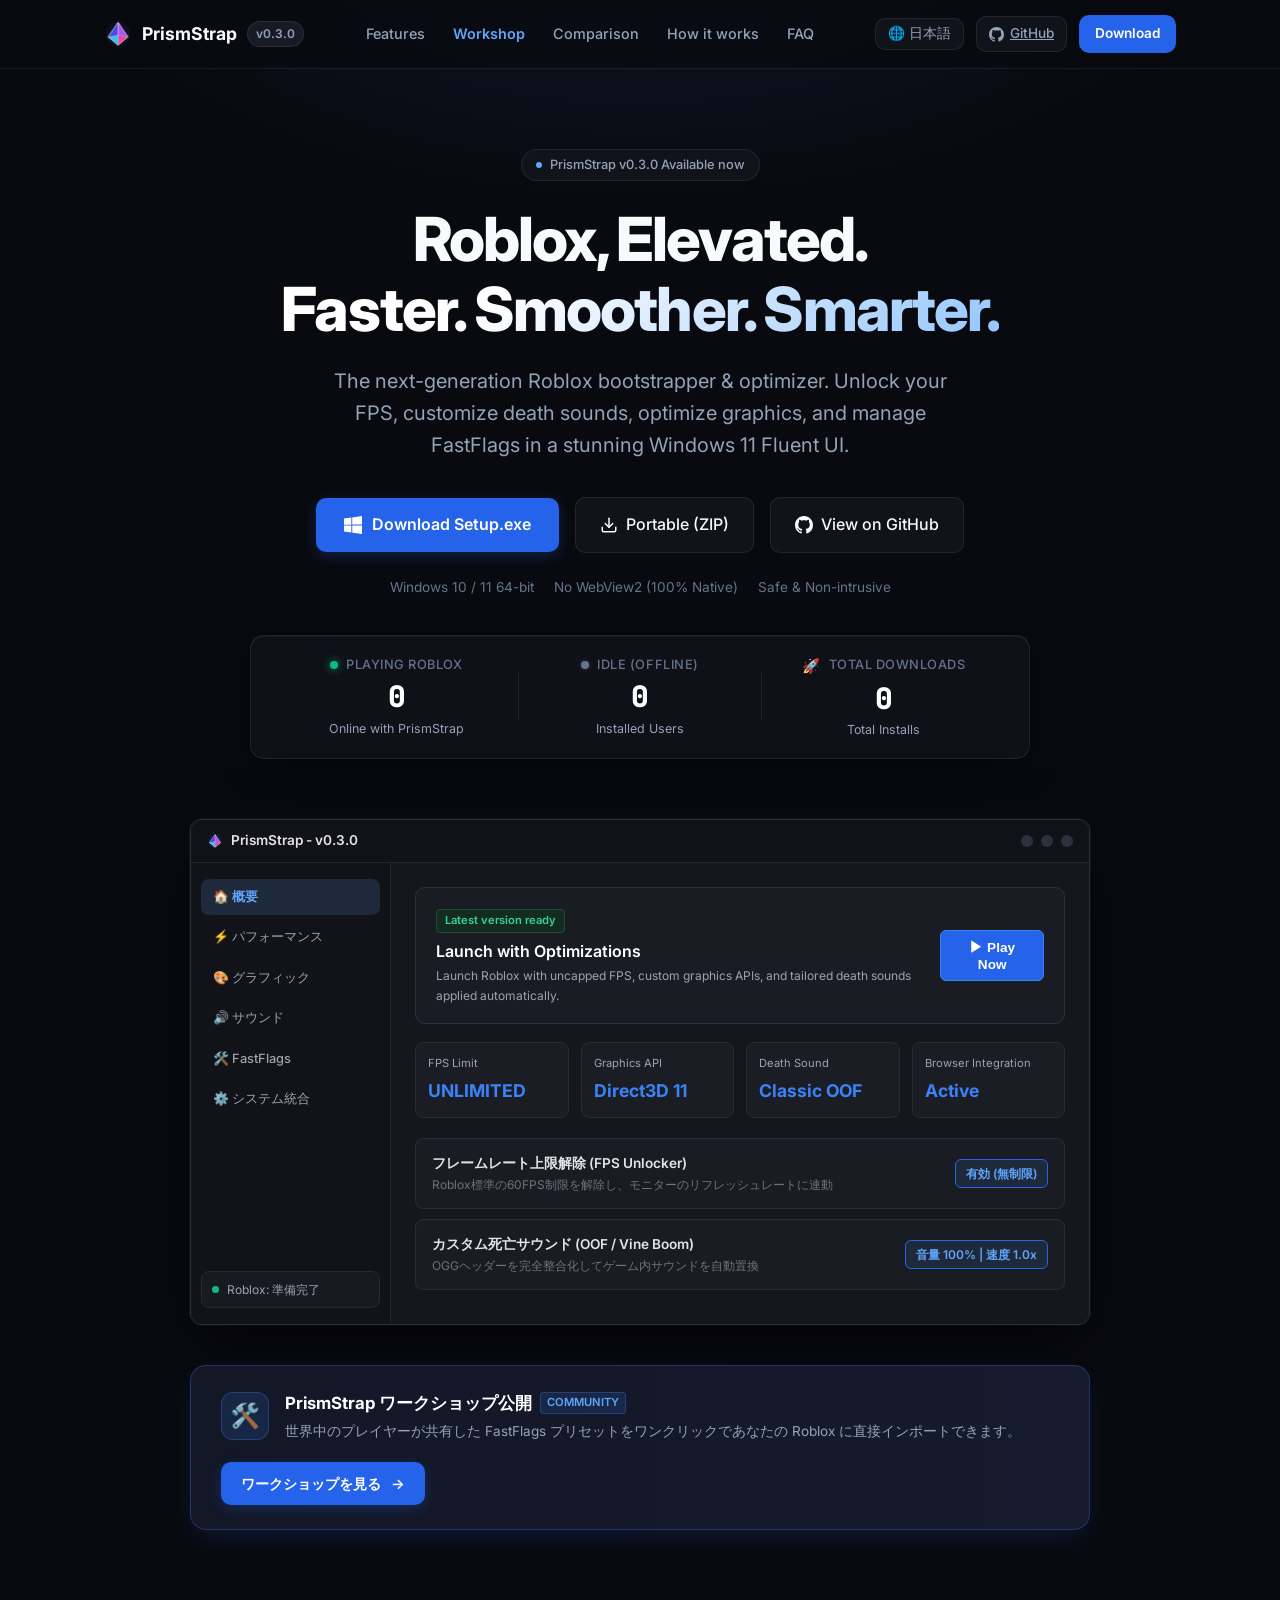
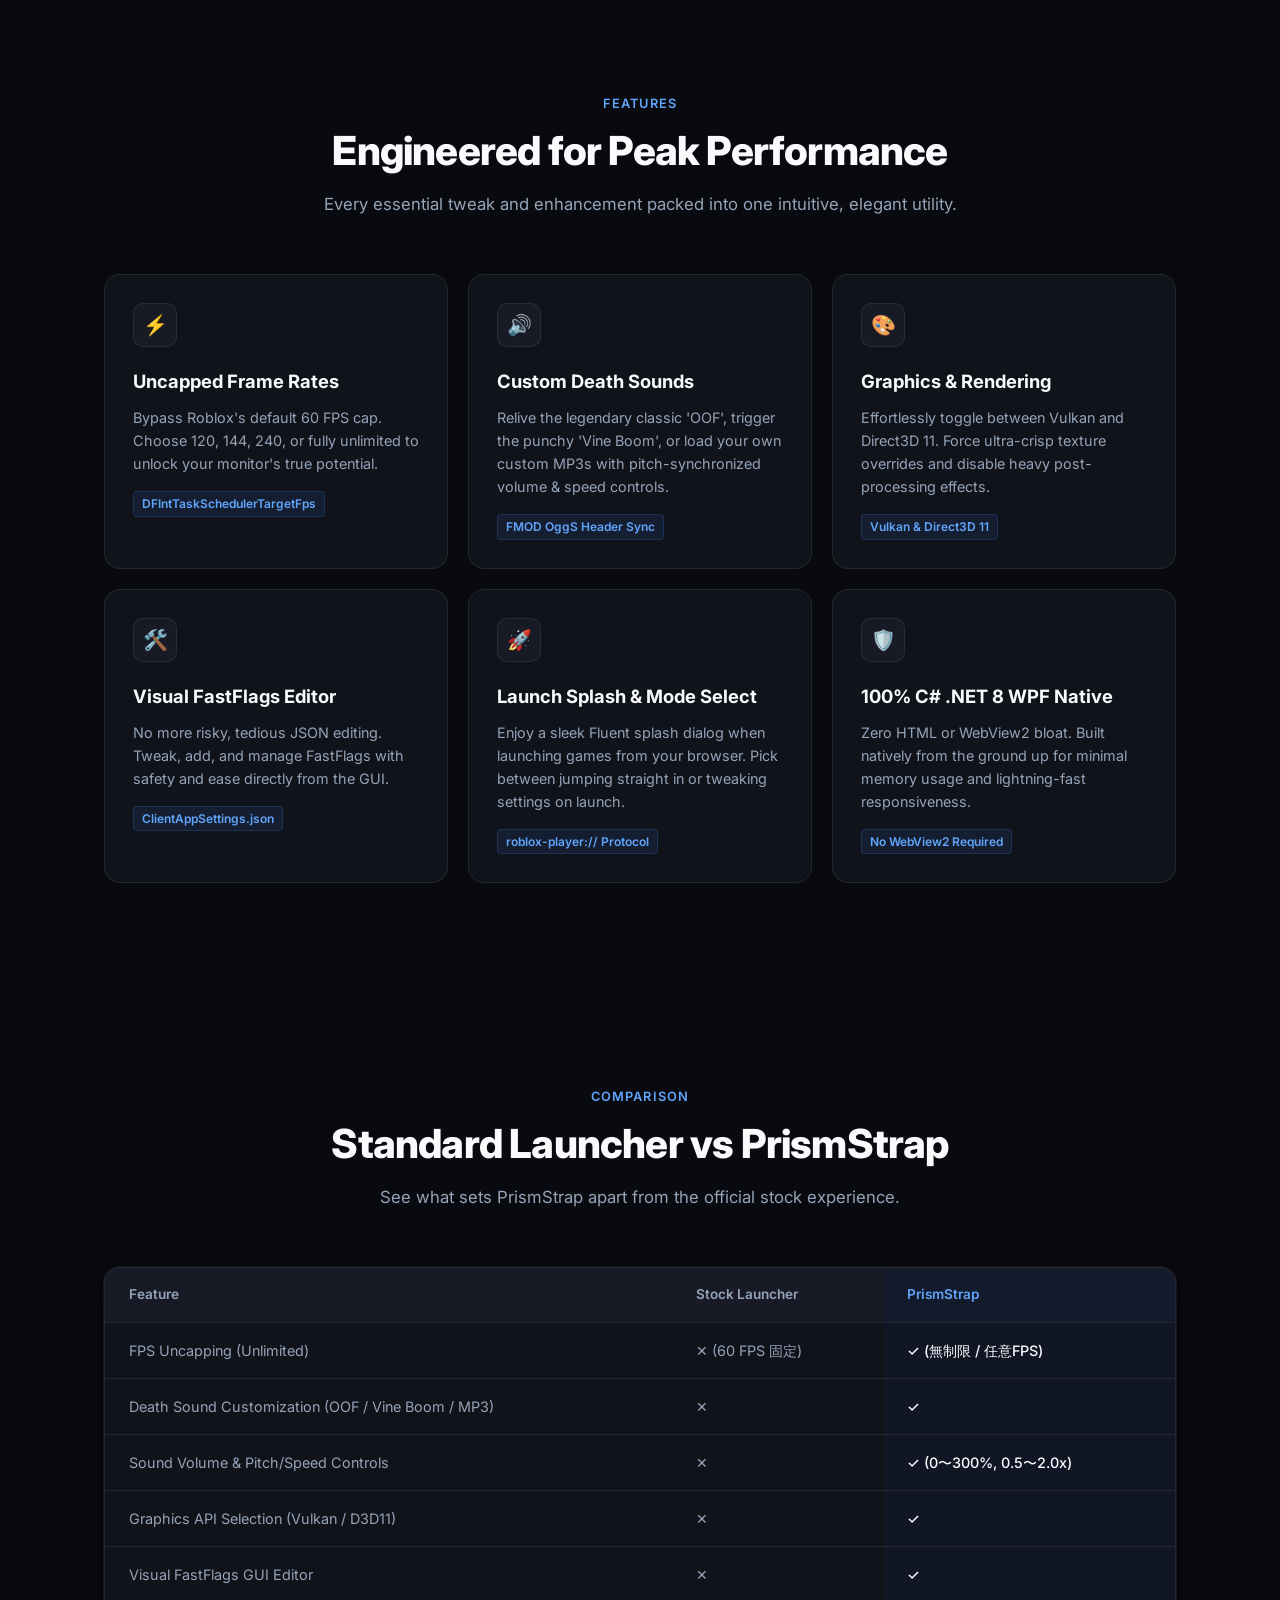
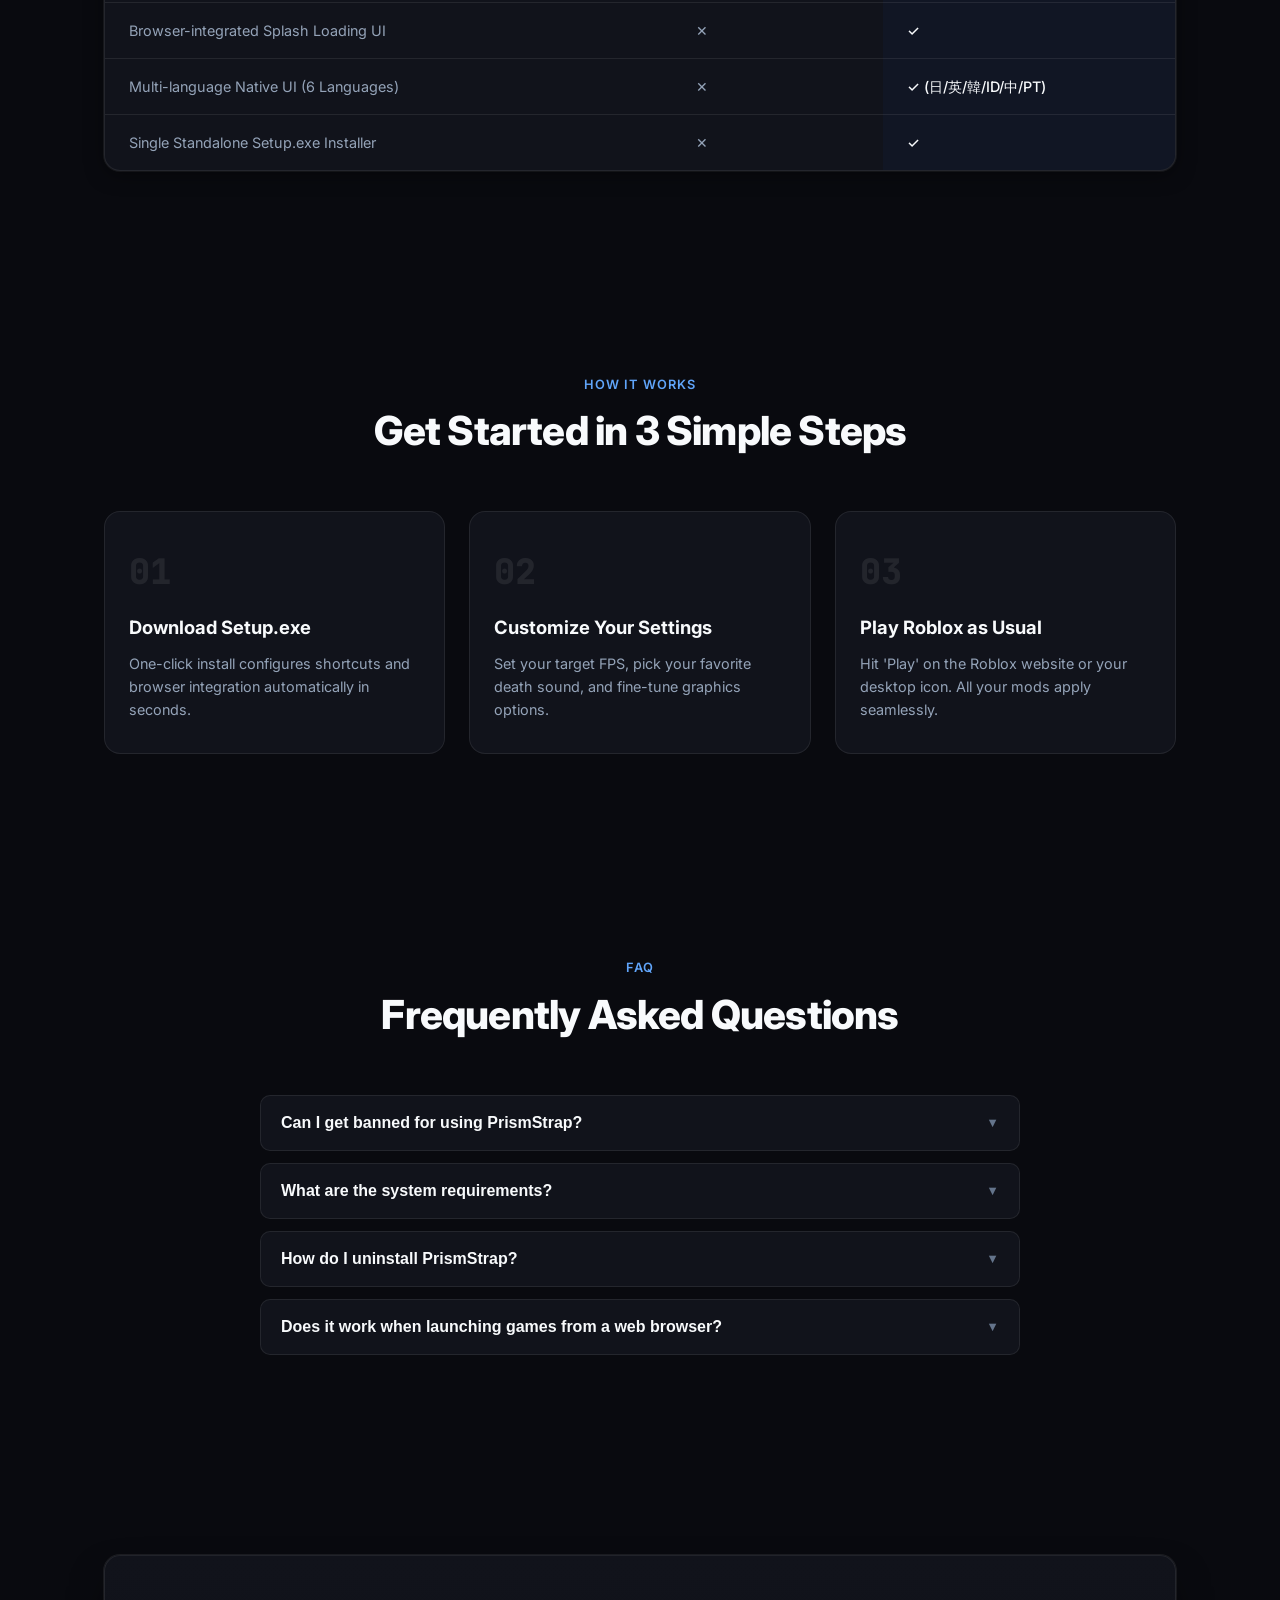
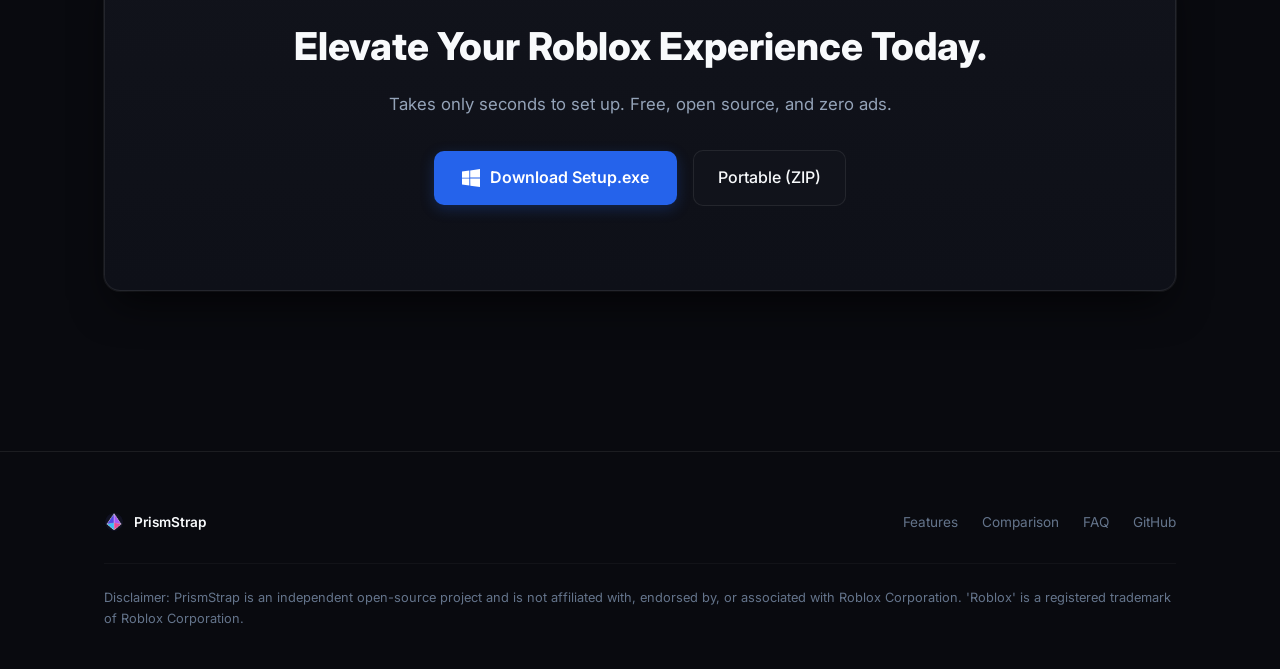
==== commit 34becdb1: "feat: Link downloads and repository buttons to GitHub Releases v0.3.0" ====
--- a/website/index.html
+++ b/website/index.html
@@ -35,7 +35,11 @@
 
       <div class="nav-actions">
         <button id="btnLang" class="btn-lang" title="Switch Language">🌐 English</button>
-        <a href="https://drive.google.com/file/d/1yKjHtxr3Esd8iDOfhH24CCEhjtGY1K5l/view?usp=sharing" target="_blank" rel="noopener noreferrer" class="btn-download-sm" data-i18n="navDownload">ダウンロード</a>
+        <a href="https://github.com/ryusan5300-gif/PrismStrap" target="_blank" rel="noopener noreferrer" class="btn-lang" title="GitHub Repository" style="display: inline-flex; align-items: center; gap: 6px;">
+          <svg width="15" height="15" viewBox="0 0 24 24" fill="currentColor"><path d="M12 0C5.37 0 0 5.37 0 12c0 5.31 3.435 9.795 8.205 11.385.6.105.825-.255.825-.57 0-.285-.015-1.23-.015-2.235-3.015.555-3.795-.735-4.035-1.41-.135-.345-.72-1.41-1.23-1.695-.42-.225-1.02-.78-.015-.795.945-.015 1.62.87 1.845 1.23 1.08 1.815 2.805 1.305 3.495.99.105-.78.42-1.305.765-1.605-2.67-.3-5.46-1.335-5.46-5.925 0-1.305.465-2.385 1.23-3.225-.12-.3-.54-1.53.12-3.18 0 0 1.005-.315 3.3 1.23.96-.27 1.98-.405 3-.405s2.04.135 3 .405c2.295-1.56 3.3-1.23 3.3-1.23.66 1.65.24 2.88.12 3.18.765.84 1.23 1.905 1.23 3.225 0 4.605-2.805 5.625-5.475 5.925.435.375.81 1.095.81 2.22 0 1.605-.015 2.895-.015 3.3 0 .315.225.69.825.57A12.02 12.02 0 0024 12c0-6.63-5.37-12-12-12z"/></svg>
+          GitHub
+        </a>
+        <a href="https://github.com/ryusan5300-gif/PrismStrap/releases/download/v0.3.0/Setup.exe" class="btn-download-sm" data-i18n="navDownload">ダウンロード</a>
       </div>
     </div>
   </nav>
@@ -58,17 +62,17 @@
       </p>
 
       <div class="hero-cta">
-        <a href="https://drive.google.com/file/d/1yKjHtxr3Esd8iDOfhH24CCEhjtGY1K5l/view?usp=sharing" target="_blank" rel="noopener noreferrer" class="btn-primary">
+        <a href="https://github.com/ryusan5300-gif/PrismStrap/releases/download/v0.3.0/Setup.exe" class="btn-primary">
           <svg width="18" height="18" viewBox="0 0 24 24" fill="currentColor"><path d="M0 3.449L9.75 2.1v9.451H0m10.949-9.602L24 0v11.4H10.949M0 12.6h9.75v9.451L0 20.699M10.949 12.6H24V24l-12.9-1.801"/></svg>
           <span data-i18n="btnDownloadSetup">Setup.exe をダウンロード</span>
         </a>
 
-        <a href="https://drive.google.com/file/d/1tc1sxZgAKxJ4MS05pGtAU7nwJS4FbiuO/view?usp=sharing" target="_blank" rel="noopener noreferrer" class="btn-secondary">
+        <a href="https://github.com/ryusan5300-gif/PrismStrap/releases/download/v0.3.0/PrismStrap-v0.3.0-Windows.zip" class="btn-secondary">
           <svg width="18" height="18" viewBox="0 0 24 24" fill="none" stroke="currentColor" stroke-width="2" stroke-linecap="round" stroke-linejoin="round"><path d="M21 15v4a2 2 0 0 1-2 2H5a2 2 0 0 1-2-2v-4"/><polyline points="7 10 12 15 17 10"/><line x1="12" y1="15" x2="12" y2="3"/></svg>
           <span data-i18n="btnDownloadZip">ポータブル版 (ZIP)</span>
         </a>
 
-        <a href="https://github.com" target="_blank" rel="noopener noreferrer" class="btn-secondary">
+        <a href="https://github.com/ryusan5300-gif/PrismStrap" target="_blank" rel="noopener noreferrer" class="btn-secondary">
           <svg width="18" height="18" viewBox="0 0 24 24" fill="currentColor"><path d="M12 0C5.37 0 0 5.37 0 12c0 5.31 3.435 9.795 8.205 11.385.6.105.825-.255.825-.57 0-.285-.015-1.23-.015-2.235-3.015.555-3.795-.735-4.035-1.41-.135-.345-.72-1.41-1.23-1.695-.42-.225-1.02-.78-.015-.795.945-.015 1.62.87 1.845 1.23 1.08 1.815 2.805 1.305 3.495.99.105-.78.42-1.305.765-1.605-2.67-.3-5.46-1.335-5.46-5.925 0-1.305.465-2.385 1.23-3.225-.12-.3-.54-1.53.12-3.18 0 0 1.005-.315 3.3 1.23.96-.27 1.98-.405 3-.405s2.04.135 3 .405c2.295-1.56 3.3-1.23 3.3-1.23.66 1.65.24 2.88.12 3.18.765.84 1.23 1.905 1.23 3.225 0 4.605-2.805 5.625-5.475 5.925.435.375.81 1.095.81 2.22 0 1.605-.015 2.895-.015 3.3 0 .315.225.69.825.57A12.02 12.02 0 0024 12c0-6.63-5.37-12-12-12z"/></svg>
           <span data-i18n="btnGithub">GitHub で見る</span>
         </a>
@@ -438,11 +442,11 @@
         <p class="cta-desc" data-i18n="ctaDesc">セットアップは数秒。完全に無料で、広告もありません。</p>
         
         <div class="hero-cta">
-          <a href="https://drive.google.com/file/d/1yKjHtxr3Esd8iDOfhH24CCEhjtGY1K5l/view?usp=sharing" target="_blank" rel="noopener noreferrer" class="btn-primary">
+          <a href="https://github.com/ryusan5300-gif/PrismStrap/releases/download/v0.3.0/Setup.exe" class="btn-primary">
             <svg width="18" height="18" viewBox="0 0 24 24" fill="currentColor"><path d="M0 3.449L9.75 2.1v9.451H0m10.949-9.602L24 0v11.4H10.949M0 12.6h9.75v9.451L0 20.699M10.949 12.6H24V24l-12.9-1.801"/></svg>
             <span data-i18n="btnDownloadSetup">Setup.exe をダウンロード</span>
           </a>
-          <a href="https://drive.google.com/file/d/1tc1sxZgAKxJ4MS05pGtAU7nwJS4FbiuO/view?usp=sharing" target="_blank" rel="noopener noreferrer" class="btn-secondary">
+          <a href="https://github.com/ryusan5300-gif/PrismStrap/releases/download/v0.3.0/PrismStrap-v0.3.0-Windows.zip" class="btn-secondary">
             <span data-i18n="btnDownloadZip">ポータブル版 (ZIP)</span>
           </a>
         </div>
@@ -462,7 +466,7 @@
           <a href="#features" class="footer-link" data-i18n="navFeatures">機能</a>
           <a href="#comparison" class="footer-link" data-i18n="navComparison">比較</a>
           <a href="#faq" class="footer-link" data-i18n="navFaq">FAQ</a>
-          <a href="https://github.com" target="_blank" rel="noopener noreferrer" class="footer-link">GitHub</a>
+          <a href="https://github.com/ryusan5300-gif/PrismStrap" target="_blank" rel="noopener noreferrer" class="footer-link">GitHub</a>
         </div>
       </div>
       <div class="footer-disclaimer" data-i18n="footerDisclaimer">
